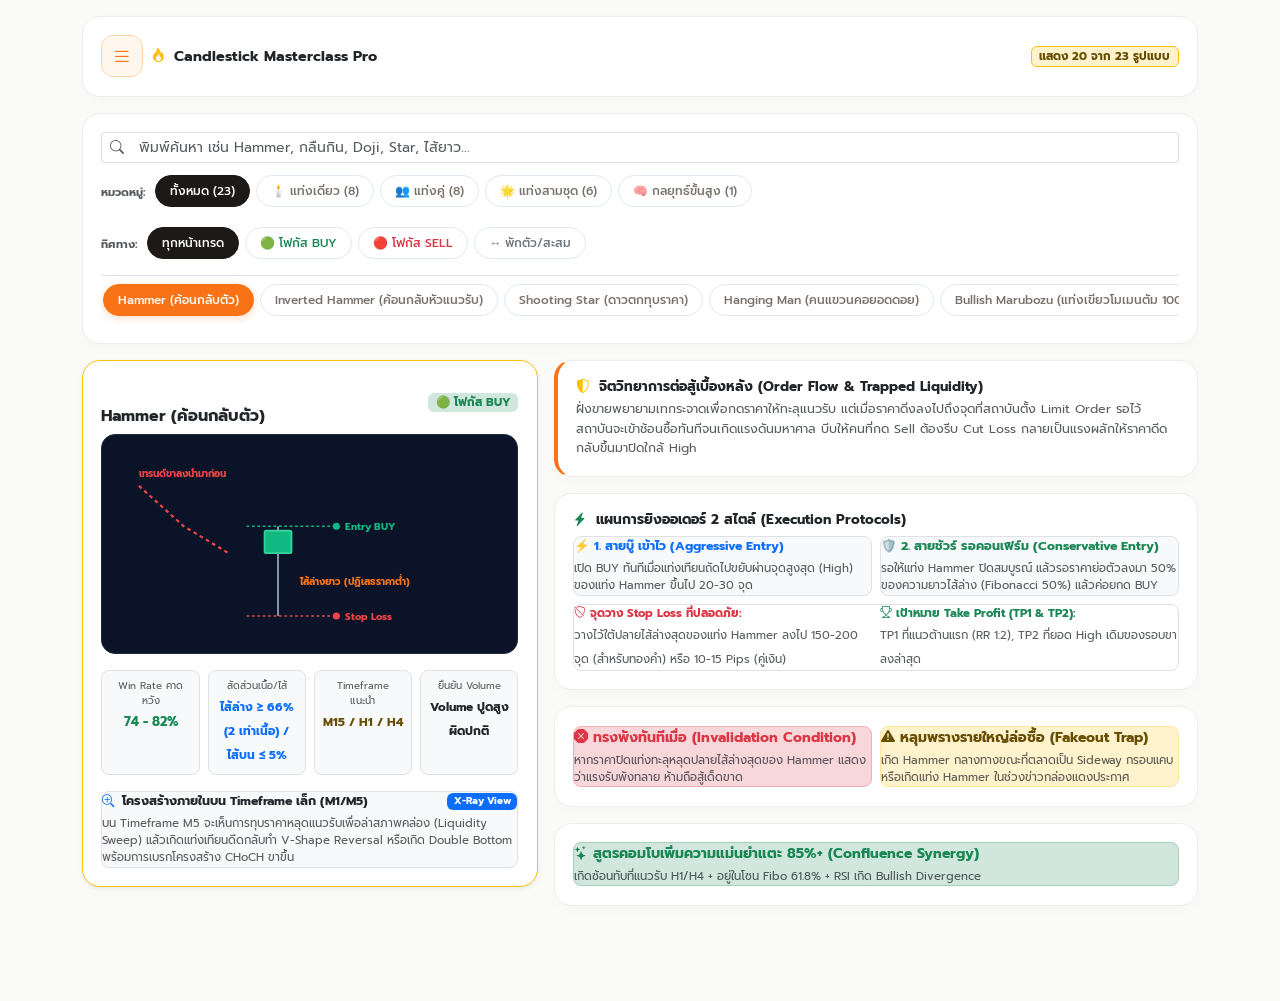
==== candlestick-lab.html @ f22665d9 "Add files via upload" ====
<!DOCTYPE html>
<html lang="th">
<head>
  <meta charset="UTF-8">
  <meta name="viewport" content="width=device-width, initial-scale=1.0, maximum-scale=1.0, user-scalable=no">
  <title>Candlestick Masterclass - คลังเจาะลึกจิตวิทยาแท่งเทียน 23 รูปแบบ</title>

  <link href="https://cdn.jsdelivr.net/npm/bootstrap@5.3.3/dist/css/bootstrap.min.css" rel="stylesheet">
  <link href="https://cdn.jsdelivr.net/npm/bootstrap-icons@1.11.3/font/bootstrap-icons.css" rel="stylesheet">
  <link rel="preconnect" href="https://fonts.googleapis.com">
  <link rel="preconnect" href="https://fonts.gstatic.com" crossorigin>
  <link href="https://fonts.googleapis.com/css2?family=Prompt:wght@300;400;500;600;700&display=swap" rel="stylesheet">
  <link rel="stylesheet" href="style.css">
</head>
<body>

  <!-- TOP HEADER -->
  <header class="container pt-3">
    <div class="base-card d-flex justify-content-between align-items-center flex-wrap gap-2">
      <div class="d-flex align-items-center gap-2">
        <button class="btn btn-hamburger" type="button" data-bs-toggle="offcanvas" data-bs-target="#sidebarMenu">
          <i class="bi bi-list fs-5"></i>
        </button>
        <span class="fw-bold text-dark" style="font-size: 0.9rem;">
          <i class="bi bi-fire text-warning me-1"></i> Candlestick Masterclass Pro
        </span>
      </div>

      <div class="d-flex align-items-center gap-1">
        <span class="badge bg-warning-subtle text-warning-emphasis border border-warning px-2.5 py-1" id="total-count-badge" style="font-size: 0.72rem;">
          23 รูปแบบแท่งเทียน
        </span>
      </div>
    </div>
  </header>

  <!-- OFFCANVAS SIDEBAR (ควบคุมโดย workspace-core.js) -->
  <div class="offcanvas offcanvas-start" tabindex="-1" id="sidebarMenu" style="width: 350px;">
    <div class="offcanvas-header border-bottom bg-light">
      <h6 class="offcanvas-title fw-bold text-dark mb-0"><i class="bi bi-grid-fill text-warning me-1"></i> Forex Pro Workspace</h6>
      <button type="button" class="btn-close" data-bs-dismiss="offcanvas"></button>
    </div>
    <div class="offcanvas-body p-3"></div>
  </div>

  <!-- MAIN CONTENT -->
  <main class="container mt-3">

    <!-- 1. แถบควบคุม: ค้นหา & หมวดหมู่ & ทิศทาง BUY/SELL -->
    <div class="base-card mb-3">
      
      <!-- ช่องค้นหาแท่งเทียน Real-time -->
      <div class="mb-2">
        <div class="input-group input-group-sm">
          <span class="input-group-text bg-white border-end-0"><i class="bi bi-search text-muted"></i></span>
          <input type="text" id="candleSearch" class="form-control border-start-0" placeholder="พิมพ์ค้นหา เช่น Hammer, กลืนกิน, Doji, Star, ไส้ยาว..." onkeyup="filterCandles()">
        </div>
      </div>

      <!-- แถบเลือกหมวดหมู่แท่ง -->
      <div class="d-flex align-items-center gap-2 mb-2">
        <small class="text-muted fw-bold" style="font-size: 0.7rem; flex-shrink: 0;">หมวดหมู่:</small>
        <div class="horizontal-scroll" id="catBar">
          <button class="cat-btn active" onclick="filterCategory('all', this)">ทั้งหมด (23)</button>
          <button class="cat-btn" onclick="filterCategory('single', this)">🕯️ แท่งเดี่ยว (8)</button>
          <button class="cat-btn" onclick="filterCategory('dual', this)">👥 แท่งคู่ (8)</button>
          <button class="cat-btn" onclick="filterCategory('triple', this)">🌟 แท่งสามชุด (6)</button>
          <button class="cat-btn" onclick="filterCategory('advanced', this)">🧠 กลยุทธ์ขั้นสูง (1)</button>
        </div>
      </div>

      <!-- แถบกรองหน้า BUY / SELL -->
      <div class="d-flex align-items-center gap-2 mb-2">
        <small class="text-muted fw-bold" style="font-size: 0.7rem; flex-shrink: 0;">ทิศทาง:</small>
        <div class="horizontal-scroll" id="dirBar">
          <button class="cat-btn active" onclick="filterDirection('all', this)">ทุกหน้าเทรด</button>
          <button class="cat-btn text-success" onclick="filterDirection('buy', this)">🟢 โฟกัส BUY</button>
          <button class="cat-btn text-danger" onclick="filterDirection('sell', this)">🔴 โฟกัส SELL</button>
          <button class="cat-btn text-secondary" onclick="filterDirection('neutral', this)">↔️ พักตัว/สะสม</button>
        </div>
      </div>

      <!-- ปุ่มรายชื่อแท่งเทียนทั้งหมด -->
      <div class="horizontal-scroll border-top pt-2" id="candleButtons"></div>
    </div>

    <!-- 2. กล่องแสดงพิมพ์เขียวรายละเอียด 1000% -->
    <div class="row g-3">
      
      <!-- ฝั่งซ้าย: Diagram SVG + สถิติสัดส่วนแท่ง + โครงสร้างคลื่นย่อย M1/M5 -->
      <div class="col-lg-5">
        <div class="base-card border-warning shadow-sm mb-3">
          
          <div class="d-flex justify-content-between align-items-center mb-2">
            <div>
              <span class="badge" id="c-type-badge" style="font-size: 0.68rem;">Single Reversal</span>
              <h6 class="fw-bold text-dark mb-0 mt-1" id="c-title">Hammer (ค้อนกลับตัว)</h6>
            </div>
            <span class="badge" id="c-direction" style="font-size: 0.72rem;">🟢 หน้า BUY</span>
          </div>

          <!-- กล่องเวกเตอร์ Diagram SVG สด คมชัด ไม่ตกขอบ -->
          <div class="diagram-container my-2" id="diagram-box"></div>

          <!-- ตารางสถิติ & สัดส่วนตัวเลขแท่งเทียนเชิงคณิตศาสตร์ -->
          <div class="row g-2 text-center mt-2">
            <div class="col-6 col-md-3">
              <div class="p-2 border rounded-3 bg-light h-100">
                <small class="text-muted d-block" style="font-size: 0.62rem;">Win Rate คาดหวัง</small>
                <strong class="text-success" id="c-winrate" style="font-size: 0.8rem;">72 - 80%</strong>
              </div>
            </div>
            <div class="col-6 col-md-3">
              <div class="p-2 border rounded-3 bg-light h-100">
                <small class="text-muted d-block" style="font-size: 0.62rem;">สัดส่วนเนื้อ/ไส้</small>
                <strong class="text-primary" id="c-ratio" style="font-size: 0.75rem;">ไส้ ≥ 66%</strong>
              </div>
            </div>
            <div class="col-6 col-md-3">
              <div class="p-2 border rounded-3 bg-light h-100">
                <small class="text-muted d-block" style="font-size: 0.62rem;">Timeframe แนะนำ</small>
                <strong class="text-warning-emphasis" id="c-tf" style="font-size: 0.75rem;">M15 / H1 / H4</strong>
              </div>
            </div>
            <div class="col-6 col-md-3">
              <div class="p-2 border rounded-3 bg-light h-100">
                <small class="text-muted d-block" style="font-size: 0.62rem;">ยืนยัน Volume</small>
                <strong class="text-dark" id="c-volume" style="font-size: 0.75rem;">Volume พุ่งสูง</strong>
              </div>
            </div>
          </div>

          <!-- โครงสร้างคลื่นย่อยระดับจุลภาคใน Timeframe เล็ก (M1/M5 Sub-structure Breakdown) -->
          <div class="p-2.5 rounded-3 bg-light border mt-3">
            <div class="d-flex justify-content-between align-items-center mb-1">
              <strong class="text-dark" style="font-size: 0.78rem;">
                <i class="bi bi-zoom-in text-primary me-1"></i> โครงสร้างภายในบน Timeframe เล็ก (M1/M5)
              </strong>
              <span class="badge bg-primary text-white" style="font-size: 0.62rem;">X-Ray View</span>
            </div>
            <p class="text-muted mb-0" id="c-internal" style="font-size: 0.72rem;">-</p>
          </div>

        </div>
      </div>

      <!-- ฝั่งขวา: จิตวิทยา 1000% + แผนยิงออเดอร์ 2 สไตล์ + จุดตายที่ต้องระวัง + Confluence Matrix -->
      <div class="col-lg-7">
        
        <!-- 1. จิตวิทยาและการต่อสู้ของเม็ดเงินสถาบัน (Order Flow & Psychology) -->
        <div class="base-card mb-3" style="border-left: 4px solid var(--primary-orange);">
          <h6 class="fw-bold text-dark mb-1" style="font-size: 0.85rem;">
            <i class="bi bi-shield-shaded text-warning me-1"></i> จิตวิทยาการต่อสู้เบื้องหลัง (Order Flow & Trapped Liquidity)
          </h6>
          <p id="c-psychology" class="small text-muted mb-0" style="font-size: 0.78rem; line-height: 1.55;">-</p>
        </div>

        <!-- 2. แผนเข้าเทรด 2 รูปแบบ: Aggressive vs Conservative -->
        <div class="base-card mb-3 bg-white">
          <h6 class="fw-bold text-dark mb-2" style="font-size: 0.85rem;">
            <i class="bi bi-lightning-charge-fill text-success me-1"></i> แผนการยิงออเดอร์ 2 สไตล์ (Execution Protocols)
          </h6>
          
          <div class="row g-2 mb-2">
            <div class="col-md-6">
              <div class="p-2.5 rounded-3 border bg-light h-100">
                <strong class="text-primary d-block mb-1" style="font-size: 0.78rem;">
                  ⚡ 1. สายบู๊ เข้าไว (Aggressive Entry)
                </strong>
                <p class="text-muted mb-0" id="c-entry-agg" style="font-size: 0.72rem;">-</p>
              </div>
            </div>
            <div class="col-md-6">
              <div class="p-2.5 rounded-3 border bg-light h-100">
                <strong class="text-success d-block mb-1" style="font-size: 0.78rem;">
                  🛡️ 2. สายชัวร์ รอคอนเฟิร์ม (Conservative Entry)
                </strong>
                <p class="text-muted mb-0" id="c-entry-con" style="font-size: 0.72rem;">-</p>
              </div>
            </div>
          </div>

          <!-- กฎการตั้ง SL และเป้าหมาย TP -->
          <div class="p-2.5 rounded-3 bg-white border">
            <div class="row g-2">
              <div class="col-sm-6 border-end-sm">
                <small class="text-danger fw-bold d-block" style="font-size: 0.72rem;"><i class="bi bi-shield-slash"></i> จุดวาง Stop Loss ที่ปลอดภัย:</small>
                <span class="text-muted" id="c-sl-rule" style="font-size: 0.72rem;">-</span>
              </div>
              <div class="col-sm-6">
                <small class="text-success fw-bold d-block" style="font-size: 0.72rem;"><i class="bi bi-trophy"></i> เป้าหมาย Take Profit (TP1 & TP2):</small>
                <span class="text-muted" id="c-tp-rule" style="font-size: 0.72rem;">-</span>
              </div>
            </div>
          </div>
        </div>

        <!-- 3. เงื่อนไขที่ทำให้ทรงพัง & หลุมพรางที่เม่าติดดอย -->
        <div class="base-card mb-3 bg-white">
          <div class="row g-2">
            <div class="col-md-6">
              <div class="p-2.5 border rounded-3 bg-danger-subtle border-danger-subtle h-100">
                <strong class="text-danger d-block mb-1 small">
                  <i class="bi bi-x-octagon-fill"></i> ทรงพังทันทีเมื่อ (Invalidation Condition)
                </strong>
                <p id="c-invalidation" class="text-muted mb-0" style="font-size: 0.72rem;">-</p>
              </div>
            </div>
            <div class="col-md-6">
              <div class="p-2.5 border rounded-3 bg-warning-subtle border-warning-subtle h-100">
                <strong class="text-warning-emphasis d-block mb-1 small">
                  <i class="bi bi-exclamation-triangle-fill"></i> หลุมพรางรายใหญ่ล่อซื้อ (Fakeout Trap)
                </strong>
                <p id="c-pitfall" class="text-muted mb-0" style="font-size: 0.72rem;">-</p>
              </div>
            </div>
          </div>
        </div>

        <!-- 4. ตัวเสริมความแม่นยำ (Confluence Matrix) -->
        <div class="base-card bg-white">
          <div class="p-2.5 border rounded-3 bg-success-subtle border-success-subtle">
            <strong class="text-success d-block mb-1 small">
              <i class="bi bi-stars"></i> สูตรคอมโบเพิ่มความแม่นยำแตะ 85%+ (Confluence Synergy)
            </strong>
            <p id="c-confluence" class="text-muted mb-0" style="font-size: 0.72rem;">-</p>
          </div>
        </div>

      </div>

    </div>

  </main>

  <!-- JS SCRIPTS -->
  <script src="https://cdn.jsdelivr.net/npm/bootstrap@5.3.3/dist/js/bootstrap.bundle.min.js"></script>
  <script src="workspace-core.js"></script>

  <!-- Masterclass 23 Candlestick Database & Engine -->
  <script>
    let currentCandle = 'hammer';
    let currentCategory = 'all';
    let currentDirection = 'all';

    // คลังข้อมูล 23 รูปแบบแท่งเทียนระดับ Pro Trader
    const candleData = {
      // ================= 1. SINGLE CANDLESTICKS =================
      hammer: {
        name: "Hammer (ค้อนกลับตัว)",
        category: "single",
        direction: "buy",
        typeBadge: "Single Reversal",
        dirClass: "bg-success-subtle text-success",
        winrate: "74 - 82%",
        ratio: "ไส้ล่าง ≥ 66% (2 เท่าเนื้อ) / ไส้บน ≤ 5%",
        tf: "M15 / H1 / H4",
        volume: "Volume ปูดสูงผิดปกติ",
        svg: `<svg viewBox="0 0 440 210" fill="none"><path d="M 30 40 L 80 85 L 130 115" stroke="#ef4444" stroke-width="2.5" stroke-dasharray="4"/><text x="30" y="30" fill="#ef4444" font-size="11" font-weight="bold">เทรนด์ขาลงนำมาก่อน</text><rect x="170" y="90" width="30" height="25" fill="#10b981" stroke="#34d399" stroke-width="2" rx="2"/><line x1="185" y1="85" x2="185" y2="90" stroke="#94a3b8" stroke-width="2"/><line x1="185" y1="115" x2="185" y2="185" stroke="#94a3b8" stroke-width="2"/><text x="210" y="150" fill="#f97316" font-size="11" font-weight="bold">ไส้ล่างยาว (ปฏิเสธราคาต่ำ)</text><line x1="150" y1="85" x2="250" y2="85" stroke="#10b981" stroke-dasharray="3" stroke-width="1.5"/><circle cx="250" cy="85" r="4" fill="#10b981"/><text x="260" y="89" fill="#10b981" font-size="11" font-weight="bold">Entry BUY</text><line x1="150" y1="185" x2="250" y2="185" stroke="#ef4444" stroke-dasharray="3" stroke-width="1.5"/><circle cx="250" cy="185" r="4" fill="#ef4444"/><text x="260" y="189" fill="#ef4444" font-size="11" font-weight="bold">Stop Loss</text></svg>`,
        internal: "บน Timeframe M5 จะเห็นการทุบราคาหลุดแนวรับเพื่อล่าสภาพคล่อง (Liquidity Sweep) แล้วเกิดแท่งเทียนดีดกลับทำ V-Shape Reversal หรือเกิด Double Bottom พร้อมการเบรกโครงสร้าง CHoCH ขาขึ้น",
        psychology: "ฝั่งขายพยายามเทกระจาดเพื่อกดราคาให้ทะลุแนวรับ แต่เมื่อราคาดิ่งลงไปถึงจุดที่สถาบันตั้ง Limit Order รอไว้ สถาบันจะเข้าช้อนซื้อทันทีจนเกิดแรงดันมหาศาล บีบให้คนที่กด Sell ต้องรีบ Cut Loss กลายเป็นแรงผลักให้ราคาดีดกลับขึ้นมาปิดใกล้ High",
        entryAgg: "เปิด BUY ทันทีเมื่อแท่งเทียนถัดไปขยับผ่านจุดสูงสุด (High) ของแท่ง Hammer ขึ้นไป 20-30 จุด",
        entryCon: "รอให้แท่ง Hammer ปิดสมบูรณ์ แล้วรอราคาย่อตัวลงมา 50% ของความยาวไส้ล่าง (Fibonacci 50%) แล้วค่อยกด BUY",
        slRule: "วางไว้ใต้ปลายไส้ล่างสุดของแท่ง Hammer ลงไป 150-200 จุด (สำหรับทองคำ) หรือ 10-15 Pips (คู่เงิน)",
        tpRule: "TP1 ที่แนวต้านแรก (RR 1:2), TP2 ที่ยอด High เดิมของรอบขาลงล่าสุด",
        invalidation: "หากราคาปิดแท่งทะลุหลุดปลายไส้ล่างสุดของ Hammer แสดงว่าแรงรับพังทลาย ห้ามถือสู้เด็ดขาด",
        pitfall: "เกิด Hammer กลางทางขณะที่ตลาดเป็น Sideway กรอบแคบ หรือเกิดแท่ง Hammer ในช่วงข่าวกล่องแดงประกาศ",
        confluence: "เกิดซ้อนทับที่แนวรับ H1/H4 + อยู่ในโซน Fibo 61.8% + RSI เกิด Bullish Divergence"
      },

      inverted_hammer: {
        name: "Inverted Hammer (ค้อนกลับหัวแนวรับ)",
        category: "single",
        direction: "buy",
        typeBadge: "Single Reversal",
        dirClass: "bg-success-subtle text-success",
        winrate: "70 - 76%",
        ratio: "ไส้บน ≥ 66% / เนื้อเทียนอยู่ล่างสุด / เกิดที่แนวรับ",
        tf: "M15 / H1",
        volume: "Volume สะสมเริ่มเข้า",
        svg: `<svg viewBox="0 0 440 210" fill="none"><path d="M 30 40 L 80 85 L 130 115" stroke="#ef4444" stroke-width="2.5" stroke-dasharray="4"/><text x="30" y="30" fill="#ef4444" font-size="11">ขาลงนำมาก่อน</text><line x1="185" y1="25" x2="185" y2="95" stroke="#94a3b8" stroke-width="2"/><rect x="170" y="95" width="30" height="25" fill="#10b981" stroke="#34d399" stroke-width="2" rx="2"/><text x="210" y="60" fill="#10b981" font-size="11" font-weight="bold">แรงซื้อเริ่มทดสอบดันราคา</text><line x1="150" y1="25" x2="250" y2="25" stroke="#10b981" stroke-dasharray="3"/><text x="260" y="29" fill="#10b981" font-size="11" font-weight="bold">Entry BUY เมื่อแท่ง 2 เบรก</text></svg>`,
        internal: "ใน TF ย่อย M5 ฝั่งซื้อเริ่มทดสอบดันราคาทะลุแนวต้านย่อย แม้จะโดนเทขายกดกลับมา แต่สามารถสร้างฐานยก Low สูงขึ้นได้สำเร็จ",
        psychology: "แรงซื้อเริ่มแสดงตัวเป็นครั้งแรกหลังจากเทรนด์ขาลงยาวนาน แม้จะยังโดนแรงขายกดกลับลงมาปิดต่ำ แต่เป็นการส่งสัญญาณว่ามี 'ผู้ซื้อรายใหญ่เริ่มเข้ามาทดสอบสภาพคล่องฝั่งบน'",
        entryAgg: "เปิด BUY เมื่อแท่งถัดไปปิดแท่งเขียวและทะลุยอด High ของ Inverted Hammer",
        entryCon: "รอแท่งที่ 2 ปิดเขียวยืนยันเป็น Bullish Confirmation แล้วเข้าที่ราคาเปิดแท่ง 3",
        slRule: "วางใต้จุดต่ำสุด (Low) ของแท่ง Inverted Hammer 150 จุด",
        tpRule: "TP ที่แนวต้านถัดไปหรือจุดเริ่มของแท่งเทขายรอบก่อนหน้า",
        invalidation: "แท่งถัดไปปิดแท่งแดงทะลุหลุดฐาน Low เดิม",
        pitfall: "สับสนระหว่าง Inverted Hammer (เกิดที่แนวรับ = กลับตัวขึ้น) กับ Shooting Star (เกิดที่แนวต้าน = ทุบลง)",
        confluence: "เกิดที่ Demand Zone + เส้น Stochastics ตัดขึ้นจากโซน Oversold (<20)"
      },

      shooting_star: {
        name: "Shooting Star (ดาวตกทุบราคา)",
        category: "single",
        direction: "sell",
        typeBadge: "Single Reversal",
        dirClass: "bg-danger-subtle text-danger",
        winrate: "75 - 83%",
        ratio: "ไส้บน ≥ 66% (2 เท่าเนื้อ) / ไส้ล่าง ≤ 5%",
        tf: "M15 / H1 / H4",
        volume: "Volume เทขายสูงมาก",
        svg: `<svg viewBox="0 0 440 210" fill="none"><path d="M 30 170 L 80 125 L 130 95" stroke="#10b981" stroke-width="2.5" stroke-dasharray="4"/><text x="30" y="190" fill="#10b981" font-size="11">ขาขึ้นนำมาก่อน</text><line x1="185" y1="25" x2="185" y2="95" stroke="#94a3b8" stroke-width="2"/><rect x="170" y="95" width="30" height="25" fill="#ef4444" stroke="#f87171" stroke-width="2" rx="2"/><text x="210" y="60" fill="#ef4444" font-size="11" font-weight="bold">ทุบปฏิเสธราคาสูง</text><line x1="150" y1="125" x2="250" y2="125" stroke="#10b981" stroke-dasharray="3"/><text x="260" y="129" fill="#10b981" font-size="11" font-weight="bold">Entry SELL (หลุด Low)</text></svg>`,
        internal: "ใน TF M5 ราคาทำ False Breakout ทะลุ High เดิม ล่อให้คนตาม BUY จากนั้นโดนเทขายสวนกลับแบบแท่งแดงยาวทะลุแนวรับย่อย (CHoCH ขาลง)",
        psychology: "รายย่อยไล่ราคาซื้อที่ยอดดอย สถาบันใช้จังหวะนี้ปล่อยของและเปิดออเดอร์ SELL หนักหน่วง ตบราคาร่วงกลับลงมาปิดต่ำสุดของแท่ง บังคับให้ขา BUY ติดดอยและยอมคายของ",
        entryAgg: "เปิด SELL ทันทีเมื่อราคาหลุดจุดต่ำสุด (Low) ของแท่ง Shooting Star",
        entryCon: "รอแท่งถัดไปปิดแท่งแดงคอนเฟิร์ม แล้วรอราคาย่อตัวขึ้นมาทดสอบ 50% ของเนื้อ/ไส้",
        slRule: "วางไว้เหนือยอดไส้บนสุด 150-200 จุด",
        tpRule: "TP1 ที่แนวรับแรก, TP2 ที่ฐานจุดเริ่มของรอบขาขึ้น",
        invalidation: "ราคาปิดแท่งทะลุยอดไส้บนสุดขึ้นไปได้",
        pitfall: "กด SELL สวนในขณะที่ตลาดเป็น Super Trend ขาขึ้นรุนแรงที่มีข่าวหนุนหลัง",
        confluence: "ชน Supply Zone H4 + ชน Fibo 78.6% (OTE) + RSI Overbought (>70) เกิด Bearish Divergence"
      },

      hanging_man: {
        name: "Hanging Man (คนแขวนคอยอดดอย)",
        category: "single",
        direction: "sell",
        typeBadge: "Single Reversal",
        dirClass: "bg-danger-subtle text-danger",
        winrate: "70 - 75%",
        ratio: "ไส้ล่างยาว 2-3x / เนื้อเล็กอยู่บนสุด / เกิดที่แนวต้าน",
        tf: "H1 / H4 / D1",
        volume: "Volume ฝั่งขายเริ่มแทรกซึม",
        svg: `<svg viewBox="0 0 440 210" fill="none"><path d="M 30 170 L 80 125 L 130 95" stroke="#10b981" stroke-width="2.5" stroke-dasharray="4"/><text x="30" y="190" fill="#10b981" font-size="11">ขาขึ้นนำมาก่อน</text><rect x="170" y="90" width="30" height="25" fill="#ef4444" stroke="#f87171" stroke-width="2" rx="2"/><line x1="185" y1="115" x2="185" y2="185" stroke="#94a3b8" stroke-width="2"/><text x="210" y="150" fill="#ef4444" font-size="11" font-weight="bold">แรงขายทุบลงลึกเป็นครั้งแรก</text></svg>`,
        internal: "ใน TF เล็ก M5 มีการทุบราคาหลุดแนวรับย่อยลงไปอย่างรุนแรง แม้จะถูกดันกลับขึ้นมาได้ แต่แสดงว่าแนวรับเริ่มปริแตกและมีคนเทขายก้อนใหญ่",
        psychology: "แม้จะดูเหมือน Hammer แต่การที่ไส้ล่างยาวเกิดขึ้นที่ 'ยอดดอย' แปลว่าเริ่มมีผู้เล่นรายใหญ่เทขายทำกำไรออกมาอย่างหนักหน่วงจนราคาร่วงลงไปลึก เป็นสัญญาณเตือนว่าผู้ซื้อเริ่มคุมตลาดไม่อยู่",
        entryAgg: "ต้องรอแท่งถัดไปปิดแท่งแดงต่ำกว่าเนื้อเทียนของ Hanging Man จึงจะเปิด SELL ได้ (ห้ามเข้าทันที)",
        entryCon: "รอแท่งเทียนปิดหลุด Low ของ Hanging Man แล้วเข้า SELL",
        slRule: "วางเหนือยอด High ของ Hanging Man 150 จุด",
        tpRule: "TP ที่แนวรับสำคัญด้านล่าง",
        invalidation: "แท่งถัดไปปิดเขียวใหญ่ทะลุ High ของ Hanging Man",
        pitfall: "หลงคิดว่าเป็น Hammer แล้วเผลอไปกด BUY ซ้ำบนยอดดอย",
        confluence: "เกิดที่แนวต้านใหญ่ D1 + ปริมาณ Open Interest หรือ Volume ฝั่งซื้อเริ่มหดตัว"
      },

      marubozu_bull: {
        name: "Bullish Marubozu (แท่งเขียวโมเมนตัม 100%)",
        category: "single",
        direction: "buy",
        typeBadge: "Momentum Breakout",
        dirClass: "bg-success-subtle text-success",
        winrate: "76 - 84%",
        ratio: "เนื้อตันยาว ≥ 90% / แทบไร้ไส้ / Close = High",
        tf: "M15 / H1 / H4",
        volume: "Volume ระเบิดทะลุเส้นค่าเฉลี่ย",
        svg: `<svg viewBox="0 0 440 210" fill="none"><rect x="160" y="40" width="50" height="130" fill="#10b981" stroke="#34d399" stroke-width="2" rx="2"/><text x="145" y="30" fill="#10b981" font-size="11" font-weight="bold">Close = จุดสูงสุด</text><text x="145" y="190" fill="#10b981" font-size="11" font-weight="bold">Open = จุดต่ำสุด</text><text x="225" y="110" fill="#10b981" font-size="12" font-weight="bold">แรงซื้อครองตลาด 100%</text></svg>`,
        internal: "ใน TF M1/M5 ทุกแท่งเทียนเรียงตัวเป็นสีเขียวต่อเนื่อง เกิด Fair Value Gap (FVG) ขนาดใหญ่โดยไม่มีการย่อตัวลงมาทดสอบ",
        psychology: "ผู้ซื้อเข้าคุมตลาดเบ็ดเสร็จตั้งแต่เปิดแท่งจนปิดแท่ง ไม่มีแรงขายต้านทานได้เลย มักเกิดขึ้นเมื่อราคาเบรกทะลุกรอบแนวต้านสำคัญหรือมีข่าวใหญ่หนุนหลัง",
        entryAgg: "เปิด BUY ทันทีเมื่อแท่งเทียนปิดตัว หรือเปิด Buy Stop เหนือยอด High",
        entryCon: "รอราคาย่อตัวลงมาทดสอบที่ระดับกึ่งกลาง (50%) ของแท่ง Marubozu หรือทดสอบขอบบนของ FVG",
        slRule: "วางไว้ใต้กึ่งกลาง 50% ของแท่ง Marubozu หรือใต้ฐาน Open",
        tpRule: "รันเทรนด์ตามโครงสร้าง BOS ไปยังแนวต้านถัดไป",
        invalidation: "ราคาปิดแท่งย้อนกลับมากินลึกเกิน 75% ของแท่ง Marubozu",
        pitfall: "การกระโดดเข้าซื้อตอนปลายแท่งหลังจากราคาพุ่งยาวเกิน 3 เท่าของค่าเฉลี่ย ATR ปกติ",
        confluence: "เกิด Breakout ทะลุกรอบ Sideway + วอลุ่มเทรดพุ่งสูงเกิน 200%"
      },

      marubozu_bear: {
        name: "Bearish Marubozu (แท่งแดงถล่มราคา 100%)",
        category: "single",
        direction: "sell",
        typeBadge: "Momentum Breakout",
        dirClass: "bg-danger-subtle text-danger",
        winrate: "76 - 84%",
        ratio: "เนื้อตันยาว ≥ 90% / แทบไร้ไส้ / Close = Low",
        tf: "M15 / H1 / H4",
        volume: "Volume ฝั่งขายทะลัก",
        svg: `<svg viewBox="0 0 440 210" fill="none"><rect x="160" y="40" width="50" height="130" fill="#ef4444" stroke="#f87171" stroke-width="2" rx="2"/><text x="145" y="30" fill="#ef4444" font-size="11" font-weight="bold">Open = จุดสูงสุด</text><text x="145" y="190" fill="#ef4444" font-size="11" font-weight="bold">Close = จุดต่ำสุด</text><text x="225" y="110" fill="#ef4444" font-size="12" font-weight="bold">แรงขายครองตลาด 100%</text></svg>`,
        internal: "ใน TF M5 เกิดแท่งแดงเรียงตัวดิ่งลงอย่างรวดเร็ว ทำลายทุกแนวรับย่อยและเกิด Imbalance ขนาดใหญ่",
        psychology: "ความตื่นตระหนกและการเทขายแบบ Panic Sell ผู้ซื้อถอนคำสั่งซื้อออกจาก Order Book ทำให้ราคาดิ่งทะลุทุกแนวรับอย่างง่ายดาย",
        entryAgg: "เปิด SELL ทันทีเมื่อแท่งเทียนปิดสมบูรณ์",
        entryCon: "รอราคาเด้งรีบาวด์กลับมาทดสอบระดับ 50% ของแท่ง Marubozu แล้วเปิด SELL",
        slRule: "วางเหนือระดับ 50% ของแท่ง หรือเหนือจุด Open",
        tpRule: "TP ที่แนวรับใหญ่ถัดไป",
        invalidation: "ราคาปิดแท่งดีดกลับขึ้นมาเกิน 50% ของแท่งแดง",
        pitfall: "เข้า SELL ตอนที่ราคาดิ่งลงมาชนแนวรับใหญ่ระดับ D1 พอดี",
        confluence: "เกิดการหลุดกรอบแนวรับสำคัญ (Breakdown) + ADX > 30 ชี้หัวขึ้น"
      },

      dragonfly_doji: {
        name: "Dragonfly Doji (โดจิแมลงปอช้อนซื้อ)",
        category: "single",
        direction: "buy",
        typeBadge: "Extreme Reversal",
        dirClass: "bg-success-subtle text-success",
        winrate: "72 - 79%",
        ratio: "Open = Close = High / ไส้ล่างยาวพิเศษ",
        tf: "H1 / H4 / D1",
        volume: "Volume ช้อนซื้อสูง",
        svg: `<svg viewBox="0 0 440 210" fill="none"><line x1="185" y1="50" x2="185" y2="175" stroke="#10b981" stroke-width="2.5"/><line x1="160" y1="50" x2="210" y2="50" stroke="#10b981" stroke-width="4"/><text x="135" y="38" fill="#10b981" font-size="11" font-weight="bold">Open = Close = High</text><text x="225" y="120" fill="#10b981" font-size="11">ทุบลงไปแต่ถูกดันกลับ 100%</text></svg>`,
        internal: "ใน TF ย่อย M5 ราคาถูกทุบลงไปทำจุดต่ำสุดใหม่ แต่เจอแรงซื้อดึงกลับขึ้นมาจนถึงราคาเปิดแท่ง 100% เกิดเป็นรูปแบบ V-Bottom",
        psychology: "การปฏิเสธราคาต่ำ (Price Rejection) อย่างสมบูรณ์แบบ ฝั่งขายพยายามทุบสุดแรงแต่โดนฝั่งซื้อซัดกลับจนไม่เหลือเนื้อเทียนสีแดงแม้แต่นิดเดียว",
        entryAgg: "เปิด BUY เมื่อราคาปิดแท่งถัดไปขยับสูงกว่าราคาเปิดของ Doji",
        entryCon: "รอแท่งคอนเฟิร์มปิดเขียว แล้วเข้าที่ราคาเปิดแท่งถัดไป",
        slRule: "วางใต้หางแมลงปอ 150 จุด",
        tpRule: "TP ที่แนวต้านของสวิงก่อนหน้า",
        invalidation: "ราคาหลุดต่ำกว่าหางของแมลงปอ",
        pitfall: "เทรด Doji กลางกรอบ Sideway โดยไม่มีแนวรับรองรับ",
        confluence: "เกิดที่แนวรับเส้น EMA 200 + RSI Oversold (<30)"
      },

      gravestone_doji: {
        name: "Gravestone Doji (โดจิป้ายหลุมศพ)",
        category: "single",
        direction: "sell",
        typeBadge: "Extreme Reversal",
        dirClass: "bg-danger-subtle text-danger",
        winrate: "72 - 79%",
        ratio: "Open = Close = Low / ไส้บนยาวพิเศษ",
        tf: "H1 / H4 / D1",
        volume: "Volume เทขายถล่ม",
        svg: `<svg viewBox="0 0 440 210" fill="none"><line x1="185" y1="50" x2="185" y2="175" stroke="#ef4444" stroke-width="2.5"/><line x1="160" y1="175" x2="210" y2="175" stroke="#ef4444" stroke-width="4"/><text x="135" y="195" fill="#ef4444" font-size="11" font-weight="bold">Open = Close = Low</text><text x="225" y="100" fill="#ef4444" font-size="11">ลากขึ้นไปแต่ถูกตบกลับ 100%</text></svg>`,
        internal: "ใน TF M5 ราคาพุ่งขึ้นทำ High แต่เจอกำแพง Sell Limit ก้อนยักษ์ตบราคาร่วงกลับลงมาปิดที่จุดเปิดเดิม",
        psychology: "การปฏิเสธราคาสูงแบบเบ็ดเสร็จ ฝั่งซื้อพยายามลากราคาขึ้นไปแต่ถูกฝั่งขายตบราคาร่วงลงมากองที่เดิม เป็นสัญญาณว่าแรงซื้อหมดเกลี้ยงตลาด",
        entryAgg: "เปิด SELL เมื่อแท่งถัดไปขยับหลุดต่ำกว่าราคาปิดของ Doji",
        entryCon: "รอแท่งถัดไปปิดแท่งแดงยืนยัน",
        slRule: "วางเหนือยอดป้ายหลุมศพ 150 จุด",
        tpRule: "TP ที่แนวรับถัดไป",
        invalidation: "ราคาพุ่งทะลุยอดป้ายหลุมศพ",
        pitfall: "เข้าออเดอร์ก่อนแท่ง Doji จะปิดตัวจริง",
        confluence: "เกิดที่แนวต้าน R2/R3 ของ Pivot Point + CCI ทะลุ +200 แล้วหักหัวลง"
      },

      // ================= 2. DUAL CANDLESTICKS =================
      bull_engulfing: {
        name: "Bullish Engulfing (กลืนกินขาขึ้น)",
        category: "dual",
        direction: "buy",
        typeBadge: "Dual Reversal",
        dirClass: "bg-success-subtle text-success",
        winrate: "76 - 85%",
        ratio: "เนื้อเขียว 2 ปิดคลุมเนื้อแดง 1 ทั้งหมด (100%)",
        tf: "M15 / H1 / H4",
        volume: "Volume แท่ง 2 สูงกว่าแท่ง 1 เกิน 1.5 เท่า",
        svg: `<svg viewBox="0 0 440 210" fill="none"><rect x="90" y="90" width="28" height="50" fill="#ef4444" stroke="#f87171" stroke-width="1.5"/><rect x="140" y="60" width="45" height="105" fill="#10b981" stroke="#34d399" stroke-width="2" rx="2"/><text x="135" y="38" fill="#10b981" font-size="11" font-weight="bold">แท่งเขียว 2 กลืนมิด 100%</text><line x1="195" y1="60" x2="270" y2="60" stroke="#10b981" stroke-dasharray="3"/><circle cx="270" cy="60" r="4" fill="#10b981"/><text x="280" y="64" fill="#10b981" font-size="11" font-weight="bold">Entry BUY</text></svg>`,
        internal: "ใน TF M15 แท่งแรกเป็นขาลง แต่แท่งที่สองใน TF M5 เกิดการเบรกทะลุ Change of Character (CHoCH) และทำ Break of Structure (BOS) ขาขึ้นรวดเร็ว",
        psychology: "การเปลี่ยนขั้วอำนาจฉับพลัน แท่งแรกแรงขายยังคุมอยู่ แต่แท่งที่สองแรงซื้อระเบิดตัวกลืนกินคำสั่งขายเดิมทั้งหมด บ่งบอกว่าผู้ซื้อรายใหญ่เข้ามารวบของหมดกระดาน",
        entryAgg: "เปิด BUY ทันทีที่แท่งที่ 2 ปิดแท่งสมบูรณ์",
        entryCon: "รอราคาย่อตัวกลับมา 50% ของเนื้อแท่งเขียว หรือทดสอบแนวรับเดิม (Order Block)",
        slRule: "วางใต้จุดต่ำสุดของแท่งเขียวที่ 2 ลงไป 150 จุด",
        tpRule: "TP1 ที่แนวต้านแรก, TP2 รันเทรนด์ตามระยะ RR 1:2.5",
        invalidation: "ราคาหลุดต่ำกว่าจุด Low ของแท่งเขียวที่ 2",
        pitfall: "แท่งที่ 2 เป็นแค่ Partial Engulfing (กลืนไม่มิด) หรือเกิดในแนวโน้มขาลงที่ไม่มีแนวรับรองรับ",
        confluence: "แท่งที่ 2 เกิดทับบน Demand Zone / Order Block + RSI ยก Low ทำ Bullish Divergence"
      },

      bear_engulfing: {
        name: "Bearish Engulfing (กลืนกินขาลง)",
        category: "dual",
        direction: "sell",
        typeBadge: "Dual Reversal",
        dirClass: "bg-danger-subtle text-danger",
        winrate: "76 - 85%",
        ratio: "เนื้อแดง 2 ปิดคลุมเนื้อเขียว 1 ทั้งหมด (100%)",
        tf: "M15 / H1 / H4",
        volume: "Volume แท่งแดง 2 สูงทะลัก",
        svg: `<svg viewBox="0 0 440 210" fill="none"><rect x="90" y="90" width="28" height="50" fill="#10b981" stroke="#34d399" stroke-width="1.5"/><rect x="140" y="60" width="45" height="105" fill="#ef4444" stroke="#f87171" stroke-width="2" rx="2"/><text x="135" y="38" fill="#ef4444" font-size="11" font-weight="bold">แท่งแดง 2 กลืนมิด 100%</text><line x1="195" y1="165" x2="270" y2="165" stroke="#10b981" stroke-dasharray="3"/><circle cx="270" cy="165" r="4" fill="#10b981"/><text x="280" y="169" fill="#10b981" font-size="11" font-weight="bold">Entry SELL</text></svg>`,
        internal: "ใน TF M5 ราคาพุ่งขึ้นไปกิน Stop Loss เหนือแนวต้าน (Liquidity Sweep) จากนั้นถูกเทขายถล่มลงมาทะลุ Low เดิมทันที",
        psychology: "สถาบันดักปล่อยของใส่ผู้ซื้อที่ตามเข้ามาไล่ราคา แท่งแดงขนาดใหญ่แสดงถึงแรงเทขายปริมาณมหาศาลที่ลบล้างแรงซื้อของแท่งก่อนหน้าทั้งหมด",
        entryAgg: "เปิด SELL ทันทีที่แท่งแดงที่ 2 ปิดแท่ง",
        entryCon: "รอราคาเด้งรีบาวด์ขึ้นมา 50% ของเนื้อแท่งแดง (ทดสอบ Bearish Order Block)",
        slRule: "วางเหนือจุดสูงสุดของแท่งแดงที่ 2 ขึ้นไป 150 จุด",
        tpRule: "TP ที่แนวรับถัดไป (RR 1:2+)",
        invalidation: "ราคาปิดแท่งทะลุ High ของแท่งแดงที่ 2",
        pitfall: "เข้า SELL ตอนที่แท่งแดงกำลังวิ่งแต่ยังไม่จบแท่ง (เพราะท้ายแท่งอาจดีดกลับทิ้งไส้)",
        confluence: "ชน Supply Zone H4 + เกิด Bearish Divergence บน MACD"
      },

      tweezer_bottom: {
        name: "Tweezer Bottom (แหนบคู่รับอยู่หมัด)",
        category: "dual",
        direction: "buy",
        typeBadge: "Double Rejection",
        dirClass: "bg-success-subtle text-success",
        winrate: "72 - 78%",
        ratio: "ปลายไส้ล่างเท่ากันเป๊ะ 2 แท่ง (Equal Lows)",
        tf: "M15 / H1",
        volume: "Volume แท่งที่ 2 ปูดขึ้น",
        svg: `<svg viewBox="0 0 440 210" fill="none"><rect x="110" y="70" width="30" height="50" fill="#ef4444" stroke="#f87171" stroke-width="1.5"/><line x1="125" y1="120" x2="125" y2="170" stroke="#cbd5e1" stroke-width="2"/><rect x="155" y="70" width="30" height="50" fill="#10b981" stroke="#34d399" stroke-width="1.5"/><line x1="170" y1="120" x2="170" y2="170" stroke="#cbd5e1" stroke-width="2"/><line x1="90" y1="170" x2="250" y2="170" stroke="#38bdf8" stroke-dasharray="3" stroke-width="2"/><text x="180" y="165" fill="#38bdf8" font-size="11" font-weight="bold">Equal Lows (ทดสอบฐาน 2 รอบ)</text></svg>`,
        internal: "ใน TF M5 เกิดรูปแบบ Double Bottom สมบูรณ์แบบที่ระดับราคาเดียวกัน โดยแท่งที่สองไม่สามารถทำ Low ต่ำกว่าแท่งแรกได้",
        psychology: "ตลาดทดสอบแนวรับเดิมซ้ำสองในระยะเวลาอันสั้น แต่แรงขายไม่สามารถกดให้หลุดได้เลย เป็นการยืนยันว่ามีกำแพงเงินหนาแน่นขวางอยู่",
        entryAgg: "เปิด BUY ทันทีเมื่อแท่งที่ 2 ปิดแท่งเขียว",
        entryCon: "รอราคาเบรกจุด High ของแท่งคู่ขึ้นไป",
        slRule: "วางใต้ปลายไส้คู่ 100-150 จุด",
        tpRule: "TP ที่แนวต้านถัดไป",
        invalidation: "ราคาหลุดต่ำกว่าแนวเส้นไส้คู่",
        pitfall: "ปลายไส้ของแท่งที่สองเหลื่อมล้ำต่ำกว่าแท่งแรกเกิน 30 จุด (จะนับเป็น Sweep แทน)",
        confluence: "ตรงกับระดับ Fibonacci 61.8% หรือ 70.5% OTE พอดี"
      },

      tweezer_top: {
        name: "Tweezer Top (แหนบคู่ต้านถล่ม)",
        category: "dual",
        direction: "sell",
        typeBadge: "Double Rejection",
        dirClass: "bg-danger-subtle text-danger",
        winrate: "72 - 78%",
        ratio: "ปลายไส้บนเท่ากันเป๊ะ 2 แท่ง (Equal Highs)",
        tf: "M15 / H1",
        volume: "Volume ฝั่งขายเข้าคุม",
        svg: `<svg viewBox="0 0 440 210" fill="none"><line x1="125" y1="40" x2="125" y2="90" stroke="#cbd5e1" stroke-width="2"/><rect x="110" y="90" width="30" height="50" fill="#10b981" stroke="#34d399" stroke-width="1.5"/><line x1="170" y1="40" x2="170" y2="90" stroke="#cbd5e1" stroke-width="2"/><rect x="155" y="90" width="30" height="50" fill="#ef4444" stroke="#f87171" stroke-width="1.5"/><line x1="90" y1="40" x2="250" y2="40" stroke="#38bdf8" stroke-dasharray="3" stroke-width="2"/><text x="180" y="35" fill="#38bdf8" font-size="11" font-weight="bold">Equal Highs (ทดสอบต้าน 2 รอบ)</text></svg>`,
        internal: "ใน TF M5 เกิดรูปแบบ Double Top ชัดเจนที่แนวต้านเดิม",
        psychology: "แรงซื้อพยายามดันราคาขึ้นไปทดสอบจุดสูงสุดเดิมถึงสองครั้งแต่โดนสกัดกั้นทั้งสองครั้ง บ่งบอกว่าแนวต้านนี้มีคำสั่งขายก้อนใหญ่ดักอยู่",
        entryAgg: "เปิด SELL ทันทีเมื่อแท่งที่ 2 ปิดแท่งแดง",
        entryCon: "รอราคาปิดแท่งหลุดจุด Low ของแท่งที่สอง",
        slRule: "วางเหนือยอดไส้คู่ 100-150 จุด",
        tpRule: "TP ที่แนวรับด้านล่าง",
        invalidation: "ราคาทะลุยอดไส้คู่ขึ้นไป",
        pitfall: "เข้าออเดอร์ในขณะที่แท่งที่สองยังเป็นแท่งเขียว",
        confluence: "ชนแนวต้านใหญ่ H4 + RSI Overbought ชน 70 สองรอบ"
      },

      piercing_line: {
        name: "Piercing Line (แทงทะลุ 50%)",
        category: "dual",
        direction: "buy",
        typeBadge: "Penetration Reversal",
        dirClass: "bg-success-subtle text-success",
        winrate: "70 - 77%",
        ratio: "แท่ง 2 เปิดต่ำกว่าแท่ง 1 แล้วปิดกินลึก > 50% ของเนื้อแท่ง 1",
        tf: "H1 / H4 / D1",
        volume: "Volume แท่ง 2 เพิ่มขึ้นอย่างมีนัยสำคัญ",
        svg: `<svg viewBox="0 0 440 210" fill="none"><rect x="100" y="50" width="35" height="100" fill="#ef4444" stroke="#f87171" stroke-width="1.5"/><line x1="80" y1="100" x2="260" y2="100" stroke="#f59e0b" stroke-dasharray="3" stroke-width="1.5"/><text x="190" y="93" fill="#f59e0b" font-size="11">ระดับ 50% ของแท่งแรก</text><rect x="145" y="80" width="35" height="90" fill="#10b981" stroke="#34d399" stroke-width="1.5"/><text x="120" y="190" fill="#10b981" font-size="11" font-weight="bold">แท่งเขียว 2 ปิดทะลุเกิน 50%</text></svg>`,
        internal: "แท่งที่ 2 เปิด Gap ลงไปล่อให้คน Sell ตาม จากนั้นถูกดึงกลับขึ้นมาทะลุแนวต้านย่อยใน TF M15",
        psychology: "แม้จะปิดคลุมไม่หมดแบบ Engulfing แต่การที่ราคาเปิดต่ำแล้วสามารถดันกลับขึ้นมาปิด 'เกินครึ่งหนึ่ง (50%)' ของแรงขายเดิม แสดงว่าแรงซื้อมีพละกำลังมากพอที่จะพลิกเกม",
        entryAgg: "เปิด BUY ที่ราคาเปิดของแท่งที่ 3",
        entryCon: "รอราคาย่อตัวลงมาทดสอบระดับ 50% ของแท่ง Piercing",
        slRule: "วางใต้จุดต่ำสุดของแท่งเขียวที่ 2",
        tpRule: "TP ที่แนวต้านถัดไป",
        invalidation: "แท่งที่ 2 ปิดต่ำกว่าระดับ 50% ของแท่งแรก",
        pitfall: "แท่งที่ 2 ปิดไม่ถึงกึ่งกลาง 50% จะถือว่าแรงซื้อยังอ่อนแอ",
        confluence: "เกิดที่ขอบล่างของ Bollinger Bands (Lower Band Rejection)"
      },

      dark_cloud: {
        name: "Dark Cloud Cover (เมฆดำคลุม 50%)",
        category: "dual",
        direction: "sell",
        typeBadge: "Penetration Reversal",
        dirClass: "bg-danger-subtle text-danger",
        winrate: "70 - 77%",
        ratio: "แท่ง 2 เปิดสูงกว่าแท่ง 1 แล้วทุบปิดกินลึก > 50% ของเนื้อแท่ง 1",
        tf: "H1 / H4 / D1",
        volume: "Volume แท่งแดง 2 สูงเด่น",
        svg: `<svg viewBox="0 0 440 210" fill="none"><rect x="100" y="70" width="35" height="90" fill="#10b981" stroke="#34d399" stroke-width="1.5"/><line x1="80" y1="115" x2="260" y2="115" stroke="#f59e0b" stroke-dasharray="3" stroke-width="1.5"/><text x="190" y="110" fill="#f59e0b" font-size="11">ระดับ 50% ของแท่งเขียว</text><rect x="145" y="50" width="35" height="95" fill="#ef4444" stroke="#f87171" stroke-width="1.5"/><text x="120" y="38" fill="#ef4444" font-size="11" font-weight="bold">แท่งแดง 2 ทุบกินลึกเกิน 50%</text></svg>`,
        internal: "ราคาเปิดพุ่งขึ้นไปทำ New High หลอกล่อ แล้วถูกเทขายลงมาอย่างหนักจนหลุดแนวรับย่อยใน M15",
        psychology: "ผู้ซื้อพยายามลากราคาต่อในตอนเปิดแท่ง แต่เจอน้ำตกแรงขายของสถาบันเทถล่มลงมาจนแท่งแดงกินลึกเกิน 50% บ่งบอกว่าผู้ซื้อเสียการควบคุมแล้ว",
        entryAgg: "เปิด SELL ที่ราคาเปิดของแท่งที่ 3",
        entryCon: "รอราคาเด้งทดสอบระดับ 50% ของแท่งแดง",
        slRule: "วางเหนือจุดสูงสุดของแท่งแดงที่ 2",
        tpRule: "TP ที่แนวรับด้านล่าง",
        invalidation: "แท่งที่ 2 ปิดไม่ถึงระดับ 50% ของแท่งเขียวแรก",
        pitfall: "เข้า SELL ทันทีโดยไม่ดูว่าแท่งแดงปิดแท่งสมบูรณ์หรือยัง",
        confluence: "เกิดที่ขอบบนของ Bollinger Bands (Upper Band Rejection) + ชนแนวต้าน H4"
      },

      inside_bar: {
        name: "Inside Bar / Harami (บีบอัดรอระเบิด)",
        category: "dual",
        direction: "neutral",
        typeBadge: "Volatility Squeeze",
        dirClass: "bg-secondary-subtle text-secondary",
        winrate: "74 - 82%",
        ratio: "แท่ง 2 (Child) อยู่ในกรอบ High/Low ของแท่ง 1 (Mother) 100%",
        tf: "M15 / H1 / H4",
        volume: "Volume แห้งลงเพื่อสะสมพลัง",
        svg: `<svg viewBox="0 0 440 210" fill="none"><rect x="90" y="40" width="40" height="130" fill="rgba(100, 116, 139, 0.3)" stroke="#64748b" stroke-width="2"/><text x="65" y="15" fill="#94a3b8" font-size="11" font-weight="bold">Mother Bar (แท่งแม่)</text><rect x="145" y="70" width="28" height="70" fill="#f97316" stroke="#fb923c" stroke-width="2"/><text x="135" y="175" fill="#f97316" font-size="11" font-weight="bold">Inside Bar</text><line x1="130" y1="20" x2="240" y2="20" stroke="#10b981" stroke-dasharray="3"/><text x="250" y="24" fill="#10b981" font-size="11" font-weight="bold">Buy Stop (ทะลุ High)</text><line x1="130" y1="190" x2="240" y2="190" stroke="#ef4444" stroke-dasharray="3"/><text x="250" y="194" fill="#ef4444" font-size="11" font-weight="bold">Sell Stop (หลุด Low)</text></svg>`,
        internal: "ใน TF เล็ก M5 กราฟกำลังบีบตัวเป็นรูปแบบสามเหลี่ยม (Triangle) หรือสภาวะ BB Squeeze สะสมพลังก่อนระเบิด",
        psychology: "ความผันผวนลดลงฮวบฮาบ ตลาดกำลังหยุดหายใจและสะสมคำสั่งซื้อขายก้อนใหญ่ เพื่อเตรียมตัววิ่งระเบิดเทรนด์ตามทิศทางที่ราคาทะลุ",
        entryAgg: "ดักวาง <strong>Buy Stop</strong> เหนือ High แท่งแม่ และ <strong>Sell Stop</strong> ใต้ Low แท่งแม่ (Straddle Strategy)",
        entryCon: "รอให้แท่งที่ 3 ปิดแท่งทะลุกรอบแท่งแม่ออกไปอย่างชัดเจน แล้วเข้าตามน้ำ",
        slRule: "วางไว้ที่จุดกึ่งกลาง 50% ของแท่งแม่ (Mother Bar)",
        tpRule: "TP วัดระยะความยาวของแท่งแม่ นำไปบวกต่อจากจุด Breakout",
        invalidation: "ราคาวิ่งไซด์เวย์ในแท่งแม่นานเกิน 4-5 แท่งโดยไม่ระเบิด",
        pitfall: "เข้าออเดอร์ในขณะที่ราคายังวิ่งอึดอัดอยู่ในพุงแท่งแม่",
        confluence: "เกิดร่วมกับ Bollinger Bands Squeeze + วอลุ่มแห้งสนิท"
      },

      // ================= 3. TRIPLE CANDLESTICKS =================
      morning_star: {
        name: "Morning Star (ดาวรุ่งประกายพรึก 3 จังหวะ)",
        category: "triple",
        direction: "buy",
        typeBadge: "Triple Master Reversal",
        dirClass: "bg-success-subtle text-success",
        winrate: "78 - 86%",
        ratio: "1. แดงใหญ่ → 2. ดาวเล็กทิ้งตัว → 3. เขียวใหญ่ปิดกินลึก > 50%",
        tf: "H1 / H4 / D1",
        volume: "Volume แท่ง 3 พุ่งสูงเด่น",
        svg: `<svg viewBox="0 0 440 210" fill="none"><rect x="60" y="50" width="30" height="80" fill="#ef4444" stroke="#f87171" stroke-width="1.5"/><rect x="105" y="140" width="22" height="20" fill="#f59e0b" stroke="#fbbf24" stroke-width="1.5"/><text x="95" y="185" fill="#f59e0b" font-size="10" font-weight="bold">Star (ดาวพัก)</text><rect x="140" y="60" width="35" height="80" fill="#10b981" stroke="#34d399" stroke-width="2"/><text x="130" y="45" fill="#10b981" font-size="11" font-weight="bold">เขียว 3 ปิดกินลึก</text><line x1="180" y1="60" x2="260" y2="60" stroke="#10b981" stroke-dasharray="3"/><text x="270" y="64" fill="#10b981" font-size="11" font-weight="bold">Entry BUY</text></svg>`,
        internal: "โครงสร้าง 3 เฟส: 1. ทุบทำ Low → 2. ทำ Liquidity Sweep หรือเกิด Wyckoff Spring → 3. เบรก BOS ทะลุโครงสร้างขาขึ้นรุนแรง",
        psychology: "รูปแบบการกลับตัวที่ทรงพลังที่สุดในตำราญี่ปุ่น: 1. แรงขายโหมทุบ → 2. เกิดความลังเลหยุดชะงัก (ดาวตรงกลาง) → 3. สถาบันเข้าซื้อจริงดันแท่งเขียวระเบิดกลับคืนมา",
        entryAgg: "เปิด BUY ทันทีที่แท่งที่ 3 ปิดแท่งสมบูรณ์",
        entryCon: "รอราคาย่อตัวลงมาทดสอบระดับ 50% ของแท่งดาวหรือแท่งเขียว",
        slRule: "วางไว้ใต้จุดต่ำสุดของแท่งดาวตรงกลาง (Star Low) 150 จุด",
        tpRule: "TP ที่ยอด High ของสวิงก่อนหน้า (RR ขั้นต่ำ 1:2.5)",
        invalidation: "แท่งที่ 3 ปิดไม่ถึงระดับกึ่งกลาง 50% ของแท่งแดงแรก",
        pitfall: "แท่งที่ 3 มีขนาดเล็กเกินไปแสดงว่าแรงซื้อยังไม่พอ",
        confluence: "เกิดที่ Demand Zone ใหญ่ + RSI เกิด Bullish Divergence ชัดเจน"
      },

      evening_star: {
        name: "Evening Star (ดาวร่วงโรย 3 จังหวะ)",
        category: "triple",
        direction: "sell",
        typeBadge: "Triple Master Reversal",
        dirClass: "bg-danger-subtle text-danger",
        winrate: "78 - 86%",
        ratio: "1. เขียวใหญ่ → 2. ดาวยอดดอย → 3. แดงใหญ่ทุบปิดกินลึก > 50%",
        tf: "H1 / H4 / D1",
        volume: "Volume แท่ง 3 ทุบทะลัก",
        svg: `<svg viewBox="0 0 440 210" fill="none"><rect x="60" y="80" width="30" height="80" fill="#10b981" stroke="#34d399" stroke-width="1.5"/><rect x="105" y="40" width="22" height="20" fill="#f59e0b" stroke="#fbbf24" stroke-width="1.5"/><text x="95" y="25" fill="#f59e0b" font-size="10" font-weight="bold">Star (ยอดดอย)</text><rect x="140" y="70" width="35" height="90" fill="#ef4444" stroke="#f87171" stroke-width="2"/><text x="130" y="175" fill="#ef4444" font-size="11" font-weight="bold">แดง 3 ทุบกินลึก</text><line x1="180" y1="160" x2="260" y2="160" stroke="#10b981" stroke-dasharray="3"/><text x="270" y="164" fill="#10b981" font-size="11" font-weight="bold">Entry SELL</text></svg>`,
        internal: "โครงสร้าง 3 เฟส: 1. พุ่งทำ High → 2. ติดยอดดอยและล้างสภาพคล่อง → 3. ทุบหลุดโครงสร้าง CHoCH ขาลง",
        psychology: "1. ขา BUY ดีใจไล่ราคา → 2. ราคาชะงักติดดอยไม่มีคนซื้อต่อ → 3. สถาบันเทขายทิ้งแท่งแดงยาวถล่มตลาด บังคับให้ขา BUY ยอมคายของทั้งหมด",
        entryAgg: "เปิด SELL ทันทีเมื่อแท่งแดงที่ 3 ปิดสมบูรณ์",
        entryCon: "รอราคาเด้งทดสอบ 50% ของแท่งแดงที่ 3",
        slRule: "วางไว้เหนือยอดดาวตรงกลาง 150 จุด",
        tpRule: "TP ที่แนวรับสำคัญด้านล่าง",
        invalidation: "แท่งที่ 3 ปิดไม่ถึงระดับ 50% ของแท่งเขียวแรก",
        pitfall: "เข้า SELL ก่อนที่แท่งที่ 3 จะปิดตัวจริง",
        confluence: "เกิดที่ Supply Zone H4 + MACD ตัดแกน 0 ลง"
      },

      three_soldiers: {
        name: "Three White Soldiers (3 ทหารเสือกระทิงพุ่ง)",
        category: "triple",
        direction: "buy",
        typeBadge: "Trend Dominance",
        dirClass: "bg-success-subtle text-success",
        winrate: "75 - 82%",
        ratio: "แท่งเขียวตันยาว 3 แท่งเรียงตัวยก High/Low สูงขึ้นต่อเนื่อง",
        tf: "M15 / H1 / H4",
        volume: "Volume ขยายตัวขึ้นทีละแท่ง",
        svg: `<svg viewBox="0 0 440 210" fill="none"><rect x="60" y="120" width="25" height="50" fill="#10b981" stroke="#34d399" stroke-width="1.5"/><rect x="95" y="80" width="25" height="60" fill="#10b981" stroke="#34d399" stroke-width="1.5"/><rect x="130" y="40" width="25" height="65" fill="#10b981" stroke="#34d399" stroke-width="1.5"/><text x="50" y="195" fill="#10b981" font-size="11" font-weight="bold">3 แท่งเขียวทำ New High ต่อเนื่อง</text></svg>`,
        internal: "ใน TF M5 ราคาวิ่งเป็นเทรนด์ขาขึ้นที่สมบูรณ์แบบ ยก Higher High (HH) และ Higher Low (HL) อย่างต่อเนื่องไร้แรงต้าน",
        psychology: "กระแสเงินทุนสถาบันไหลเข้าตลาดอย่างต่อเนื่อง ผู้ซื้อชนะการต่อสู้ทุกแท่งเทียน แสดงถึงการเริ่มรอบขาขึ้นที่แข็งแกร่งที่สุด",
        entryAgg: "เปิด BUY เมื่อแท่งที่ 3 ปิดตัว (เสี่ยงโดนย่อ)",
        entryCon: "รอราคาย่อตัว (Pullback) ลงมาทดสอบที่ระดับยอด High ของแท่งที่ 2 แล้วค่อยกด BUY",
        slRule: "วางใต้จุดต่ำสุดของแท่งที่ 1 หรือแท่งที่ 2",
        tpRule: "รันเทรนด์ยาวด้วย Trailing Stop",
        invalidation: "แท่งที่ 3 เกิดไส้บนยาวมากผิดปกติ (Exhaustion Candle)",
        pitfall: "การไล่ซื้อที่ปลายยอดแท่งที่ 3 เพราะมักจะเจอแรงเทขายทำกำไรระยะสั้น",
        confluence: "ราคาทะลุผ่านเส้น EMA 200 ขึ้นมาพร้อม ADX > 25"
      },

      three_crows: {
        name: "Three Black Crows (3 กาดำทุบกระจาย)",
        category: "triple",
        direction: "sell",
        typeBadge: "Trend Dominance",
        dirClass: "bg-danger-subtle text-danger",
        winrate: "75 - 82%",
        ratio: "แท่งแดงตันยาว 3 แท่งเรียงตัวกด Low ต่ำลงต่อเนื่อง",
        tf: "M15 / H1 / H4",
        volume: "Volume ฝั่งขายเพิ่มขึ้นต่อเนื่อง",
        svg: `<svg viewBox="0 0 440 210" fill="none"><rect x="60" y="40" width="25" height="50" fill="#ef4444" stroke="#f87171" stroke-width="1.5"/><rect x="95" y="70" width="25" height="60" fill="#ef4444" stroke="#f87171" stroke-width="1.5"/><rect x="130" y="110" width="25" height="65" fill="#ef4444" stroke="#f87171" stroke-width="1.5"/><text x="50" y="195" fill="#ef4444" font-size="11" font-weight="bold">3 แท่งแดงทำ New Low ต่อเนื่อง</text></svg>`,
        internal: "ใน TF M5 เกิดโครงสร้างขาลงรุนแรง ทำลายแนวรับทุกระดับและสร้าง Lower Low (LL) ต่อเนื่อง",
        psychology: "ผู้ขายคุมตลาดเบ็ดเสร็จ ไร้แรงช้อนซื้อ เกิดแรงเทขายทลายทุกระดับราคา เป็นสัญญาณเริ่มเทรนด์ขาลงรอบใหญ่",
        entryAgg: "เปิด SELL เมื่อแท่งที่ 3 ปิดตัว",
        entryCon: "รอราคาเด้งรีบาวด์กลับมาทดสอบแนวต้านของแท่งที่ 2 แล้วเปิด SELL",
        slRule: "วางเหนือจุดสูงสุดของแท่งที่ 1 หรือแท่งที่ 2",
        tpRule: "รันเทรนด์ด้วย Trailing Stop สู่แนวรับใหญ่",
        invalidation: "แท่งที่ 3 ทิ้งไส้ล่างยาวมากผิดปกติ",
        pitfall: "การกระโดด SELL ที่ปลายแท่ง 3 เสี่ยงเจอแรงดีดกลับ Oversold Bounce",
        confluence: "ราคาหลุดเส้น EMA 200 ลงมาอย่างเด็ดขาด"
      },

      // ================= 4. ADVANCED CANDLESTICK TACTICS =================
      candle_blending: {
        name: "Candle Blending & MTF X-Ray (สูตรลับเซียนรวมแท่ง)",
        category: "advanced",
        direction: "buy",
        typeBadge: "Pro Secret Technique",
        dirClass: "bg-dark text-white",
        winrate: "เพิ่มความเข้าใจโครงสร้าง 100%",
        ratio: "รวม 2-4 แท่งใน TF เล็ก = 1 แท่ง Pinbar ใน TF ใหญ่",
        tf: "ใช้เข้าใจทุก Timeframe (M5 ➔ M15 ➔ H1 ➔ H4)",
        volume: "ดู Volume สุทธิของรอบ",
        svg: `<svg viewBox="0 0 440 210" fill="none"><rect x="50" y="50" width="25" height="60" fill="#ef4444"/><rect x="85" y="40" width="25" height="90" fill="#10b981"/><line x1="97" y1="130" x2="97" y2="170" stroke="#cbd5e1" stroke-width="2"/><text x="45" y="190" fill="#94a3b8" font-size="10">2 แท่งใน TF M15</text><text x="135" y="110" fill="#f97316" font-size="22" font-weight="bold">=</text><rect x="180" y="40" width="35" height="25" fill="#10b981" stroke="#34d399" stroke-width="2" rx="2"/><line x1="197" y1="65" x2="197" y2="170" stroke="#cbd5e1" stroke-width="2.5"/><text x="225" y="100" fill="#10b981" font-size="11" font-weight="bold">Hammer ไส้ยาว 1 แท่งใน H1</text></svg>`,
        internal: "แท่งเทียนทุกแท่งบนโลกนี้เป็นเพียงภาพจำลองของการรวมตัวกันของแท่งเทียนใน TF ที่เล็กกว่าเสมอ",
        psychology: "ช่วยแก้ปัญหาความลังเลของนักเทรด! เช่น เมื่อเห็นรูปแบบ Bullish Engulfing ใน M15 หลายคนอาจไม่แน่ใจ แต่เมื่อรวมแท่ง (Blending) จะพบว่ามันคือ 'Hammer ไส้ยาว 1 แท่งใน H1' ซึ่งบอกทิศทางการปฏิเสธราคาชัดเจน",
        entryAgg: "ใช้ราคาเปิดของแท่งแรก และราคาปิดของแท่งสุดท้ายในการคำนวณจุดเข้า",
        entryCon: "สลับไปดูแท่งเทียนที่รวมแล้วใน TF ใหญ่เพื่อยืนยันรูปทรง",
        slRule: "วางใต้จุดต่ำสุดของกลุ่มแท่งเทียนทั้งหมดที่นำมารวมกัน",
        tpRule: "TP ตามโครงสร้างแนวต้านของ TF ใหญ่",
        invalidation: "แท่งใน TF ใหญ่ปิดแท่งเสียทรง",
        pitfall: "ลืมดูภาพใหญ่ใน TF H4/D1 มัวแต่มองแท่งย่อยใน M1 จนหลงทิศ",
        confluence: "ใช้ประสานกันระหว่าง 3 Timeframe (Top-Down Analysis: H4 ➔ H1 ➔ M15)"
      }
    };

    // ฟังก์ชันสร้างปุ่มเลือกแท่งเทียนทั้งหมด
    function renderCandleButtons() {
      const container = document.getElementById('candleButtons');
      const searchVal = document.getElementById('candleSearch').value.toLowerCase().trim();
      let matchCount = 0;

      container.innerHTML = Object.keys(candleData).map(key => {
        const item = candleData[key];
        const isCurrent = key === currentCandle;
        
        // ฟิลเตอร์หมวดหมู่
        const matchCat = currentCategory === 'all' || item.category === currentCategory;
        // ฟิลเตอร์ทิศทาง
        const matchDir = currentDirection === 'all' || item.direction === currentDirection;
        // ฟิลเตอร์ค้นหา
        const matchSearch = searchVal === '' || 
                            item.name.toLowerCase().includes(searchVal) || 
                            key.toLowerCase().includes(searchVal) ||
                            item.psychology.toLowerCase().includes(searchVal);

        const isVisible = matchCat && matchDir && matchSearch;
        if (isVisible) matchCount++;

        return `
          <button class="candle-pill ${isCurrent ? 'active' : ''}" 
                  data-key="${key}" 
                  style="display: ${isVisible ? 'inline-block' : 'none'};" 
                  onclick="selectCandle('${key}', this)">
            ${item.name}
          </button>
        `;
      }).join('');

      document.getElementById('total-count-badge').innerText = `แสดง ${matchCount} จาก 23 รูปแบบ`;
    }

    // กรองหมวดหมู่
    function filterCategory(cat, btn) {
      currentCategory = cat;
      document.querySelectorAll('#catBar button').forEach(b => b.classList.remove('active'));
      btn.classList.add('active');
      renderCandleButtons();
    }

    // กรองทิศทาง BUY / SELL
    function filterDirection(dir, btn) {
      currentDirection = dir;
      document.querySelectorAll('#dirBar button').forEach(b => b.classList.remove('active'));
      btn.classList.add('active');
      renderCandleButtons();
    }

    // ค้นหาข้อความสด
    function filterCandles() {
      renderCandleButtons();
    }

    // เลือกแท่งเทียน
    function selectCandle(key, btn) {
      currentCandle = key;
      document.querySelectorAll('.candle-pill').forEach(b => b.classList.remove('active'));
      btn.classList.add('active');
      renderCandleDetail();
    }

    // แสดงผลข้อมูลแท่งเทียนแบบเจาะลึก 1000%
    function renderCandleDetail() {
      const c = candleData[currentCandle] || candleData['hammer'];

      document.getElementById('c-title').innerText = c.name;
      document.getElementById('c-type-badge').innerText = c.typeBadge;
      document.getElementById('c-direction').innerText = c.direction === 'buy' ? '🟢 โฟกัส BUY' : c.direction === 'sell' ? '🔴 โฟกัส SELL' : '↔️ พักตัว/สะสม';
      document.getElementById('c-direction').className = `badge ${c.dirClass}`;
      document.getElementById('c-winrate').innerText = c.winrate;
      document.getElementById('c-ratio').innerText = c.ratio;
      document.getElementById('c-tf').innerText = c.tf;
      document.getElementById('c-volume').innerText = c.volume;
      document.getElementById('diagram-box').innerHTML = c.svg;
      document.getElementById('c-internal').innerHTML = c.internal;
      document.getElementById('c-psychology').innerHTML = c.psychology;
      document.getElementById('c-entry-agg').innerHTML = c.entryAgg;
      document.getElementById('c-entry-con').innerHTML = c.entryCon;
      document.getElementById('c-sl-rule').innerHTML = c.slRule;
      document.getElementById('c-tp-rule').innerHTML = c.tpRule;
      document.getElementById('c-invalidation').innerHTML = c.invalidation;
      document.getElementById('c-pitfall').innerHTML = c.pitfall;
      document.getElementById('c-confluence').innerHTML = c.confluence;
    }

    document.addEventListener('DOMContentLoaded', () => {
      renderCandleButtons();
      renderCandleDetail();
    });
  </script>
</body>
</html>
---- style.css ----
:root {
  --primary-orange: #f97316;
  --primary-orange-hover: #ea580c;
  --orange-soft: #fff7ed;
  --orange-border: #fed7aa;
  --bg-body: #fafaf9;
  --card-bg: #ffffff;
  --text-main: #1c1917;
  --text-muted: #78716c;
  --bull-green: #10b981;
  --bear-red: #ef4444;
}

* {
  box-sizing: border-box;
}

body {
  font-family: 'Prompt', sans-serif;
  background-color: var(--bg-body);
  color: var(--text-main);
  padding-bottom: 95px;
  overflow-x: hidden;
}

/* การ์ดและกล่องบทเรียน */
.base-card {
  background-color: var(--card-bg);
  border: 1px solid #f0ece9;
  border-radius: 18px;
  padding: 1.15rem;
  box-shadow: 0 4px 15px rgba(0, 0, 0, 0.02);
}

.lesson-box {
  background-color: #ffffff;
  border: 1px solid #e7e5e4;
  border-left: 4px solid var(--primary-orange);
  border-radius: 14px;
  padding: 1.25rem;
  margin-bottom: 1.2rem;
}

.example-box {
  background-color: var(--orange-soft);
  border: 1px dashed var(--orange-border);
  border-radius: 12px;
  padding: 0.9rem;
  margin-top: 0.75rem;
}

/* ปุ่มและแถบนำทาง */
.btn-hamburger {
  background-color: var(--orange-soft);
  color: var(--primary-orange);
  border: 1px solid var(--orange-border);
  width: 42px;
  height: 42px;
  border-radius: 12px;
  display: flex;
  align-items: center;
  justify-content: center;
  transition: all 0.2s ease;
}
.btn-hamburger:hover {
  background-color: var(--primary-orange);
  color: #ffffff;
}

.btn-orange-action {
  background-color: var(--primary-orange);
  color: white;
  border: none;
  border-radius: 12px;
  font-weight: 500;
  transition: 0.2s;
}
.btn-orange-action:hover {
  background-color: var(--primary-orange-hover);
  color: white;
}

/* แถบเลื่อนแนวนอน */
.horizontal-scroll {
  display: flex;
  gap: 6px;
  overflow-x: auto;
  white-space: nowrap;
  padding: 4px 2px 8px 2px;
  -webkit-overflow-scrolling: touch;
  scrollbar-width: none;
}
.horizontal-scroll::-webkit-scrollbar {
  display: none;
}

/* ปุ่ม Pills */
.cat-btn, .indi-pill, .candle-pill, .news-pill {
  border-radius: 50px;
  font-size: 0.75rem;
  font-weight: 500;
  padding: 6px 14px;
  border: 1px solid #e2e8f0;
  background-color: #ffffff;
  color: var(--text-muted);
  flex-shrink: 0;
  transition: all 0.2s ease;
  cursor: pointer;
}

.cat-btn.active {
  background-color: var(--text-main);
  color: #ffffff;
  border-color: var(--text-main);
}

.indi-pill.active, .candle-pill.active, .news-pill.active {
  background-color: var(--primary-orange);
  color: #ffffff;
  border-color: var(--primary-orange);
  box-shadow: 0 2px 8px rgba(249, 115, 22, 0.25);
}

/* กล่อง Diagram SVG */
.diagram-container {
  background: #0b1329;
  border-radius: 14px;
  padding: 10px;
  display: flex;
  justify-content: center;
  align-items: center;
  border: 1px solid #1e293b;
  min-height: 220px;
  width: 100%;
}
.diagram-container svg {
  width: 100%;
  height: auto;
  max-height: 220px;
}

/* เกจวัด */
.metric-bar {
  height: 8px;
  border-radius: 4px;
  background-color: #e2e8f0;
  overflow: hidden;
}

.step-badge {
  width: 22px;
  height: 22px;
  border-radius: 50%;
  background-color: var(--primary-orange);
  color: white;
  display: inline-flex;
  align-items: center;
  justify-content: center;
  font-size: 0.72rem;
  font-weight: bold;
  flex-shrink: 0;
}

.structure-tag {
  font-size: 0.75rem;
  font-weight: bold;
  padding: 2px 6px;
  border-radius: 6px;
}

.clock-display {
  font-family: 'Courier New', Courier, monospace;
  font-weight: 700;
  letter-spacing: 1px;
}

.timeline-bar {
  height: 14px;
  background: #e2e8f0;
  border-radius: 8px;
  position: relative;
  overflow: hidden;
}

.timeline-progress {
  height: 100%;
  background: linear-gradient(90deg, #f97316, #ea580c);
  border-radius: 8px;
  transition: width 0.5s ease;
}

.status-dot {
  width: 10px;
  height: 10px;
  border-radius: 50%;
  display: inline-block;
}
.status-dot.online {
  background-color: #10b981;
  box-shadow: 0 0 8px #10b981;
}
.status-dot.offline {
  background-color: #94a3b8;
}

/* Bottom Nav */
.bottom-nav {
  position: fixed;
  bottom: 0;
  left: 0;
  right: 0;
  height: 70px;
  background: rgba(255, 255, 255, 0.96);
  backdrop-filter: blur(10px);
  border-top: 1px solid #f0ece9;
  display: flex;
  justify-content: space-around;
  align-items: center;
  z-index: 1030;
  box-shadow: 0 -4px 15px rgba(0, 0, 0, 0.04);
}

.nav-item-btn {
  color: var(--text-muted);
  font-size: 0.75rem;
  cursor: pointer;
  flex: 1;
  border: none;
  background: none;
  display: flex;
  flex-direction: column;
  align-items: center;
  justify-content: center;
  transition: all 0.2s ease;
}
.nav-item-btn i {
  font-size: 1.35rem;
  margin-bottom: 2px;
}
.nav-item-btn.active {
  color: var(--primary-orange);
  font-weight: 600;
}
.nav-item-btn.active i {
  transform: translateY(-2px);
}
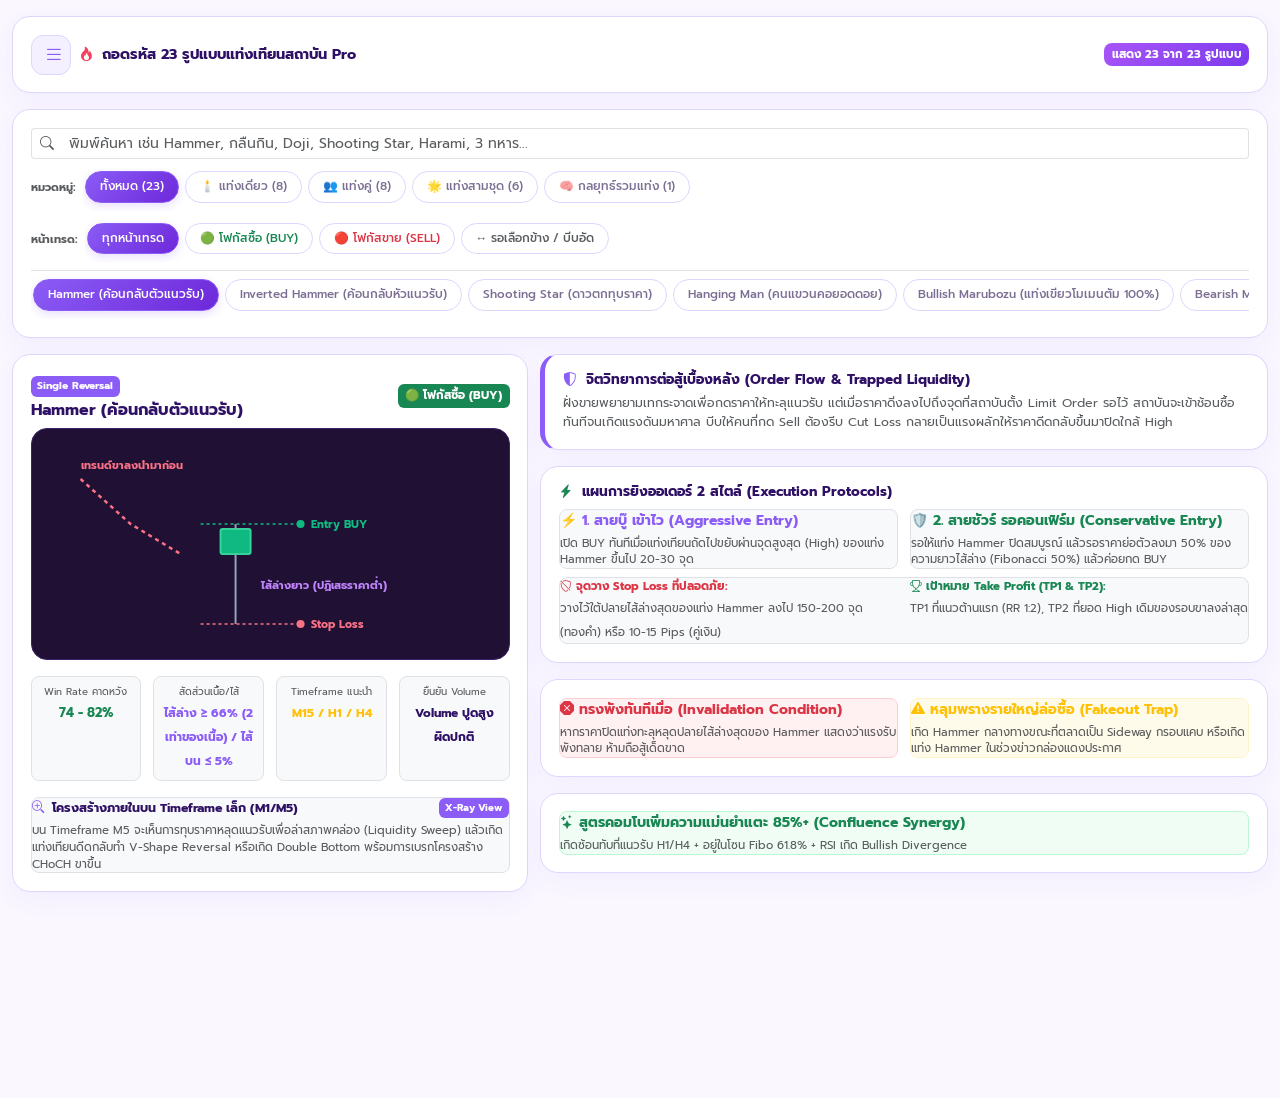
==== commit 701c83c6: "Add files via upload" ====
--- a/candlestick-lab.html
+++ b/candlestick-lab.html
@@ -3,10 +3,12 @@
 <head>
   <meta charset="UTF-8">
   <meta name="viewport" content="width=device-width, initial-scale=1.0, maximum-scale=1.0, user-scalable=no">
-  <title>Candlestick Masterclass - คลังเจาะลึกจิตวิทยาแท่งเทียน 23 รูปแบบ</title>
-
+  <title>จิตวิทยา 23 รูปแบบแท่งเทียนสถาบัน - Candlestick Masterclass Pro (10000% Deep Edition)</title>
+
+  <!-- Bootstrap 5 CSS & Icons -->
   <link href="https://cdn.jsdelivr.net/npm/bootstrap@5.3.3/dist/css/bootstrap.min.css" rel="stylesheet">
   <link href="https://cdn.jsdelivr.net/npm/bootstrap-icons@1.11.3/font/bootstrap-icons.css" rel="stylesheet">
+  <!-- Google Font: Prompt -->
   <link rel="preconnect" href="https://fonts.googleapis.com">
   <link rel="preconnect" href="https://fonts.gstatic.com" crossorigin>
   <link href="https://fonts.googleapis.com/css2?family=Prompt:wght@300;400;500;600;700&display=swap" rel="stylesheet">
@@ -14,50 +16,50 @@
 </head>
 <body>
 
-  <!-- TOP HEADER -->
+  <!-- ==================== TOP HEADER ==================== -->
   <header class="container pt-3">
     <div class="base-card d-flex justify-content-between align-items-center flex-wrap gap-2">
       <div class="d-flex align-items-center gap-2">
         <button class="btn btn-hamburger" type="button" data-bs-toggle="offcanvas" data-bs-target="#sidebarMenu">
           <i class="bi bi-list fs-5"></i>
         </button>
-        <span class="fw-bold text-dark" style="font-size: 0.9rem;">
-          <i class="bi bi-fire text-warning me-1"></i> Candlestick Masterclass Pro
+        <span class="fw-bold" style="font-size: 0.9rem; color: var(--text-main);">
+          <i class="bi bi-fire me-1" style="color: var(--bear-red);"></i> ถอดรหัส 23 รูปแบบแท่งเทียนสถาบัน Pro
         </span>
       </div>
 
-      <div class="d-flex align-items-center gap-1">
-        <span class="badge bg-warning-subtle text-warning-emphasis border border-warning px-2.5 py-1" id="total-count-badge" style="font-size: 0.72rem;">
-          23 รูปแบบแท่งเทียน
-        </span>
-      </div>
+      <span class="badge px-2.5 py-1.5 rounded-3 text-white" id="total-count-badge" style="background: linear-gradient(135deg, #a855f7, #7c3aed); font-size: 0.72rem;">
+        23 รูปแบบแท่งเทียน 10000%
+      </span>
     </div>
   </header>
 
-  <!-- OFFCANVAS SIDEBAR (ควบคุมโดย workspace-core.js) -->
-  <div class="offcanvas offcanvas-start" tabindex="-1" id="sidebarMenu" style="width: 350px;">
+  <!-- ==================== OFFCANVAS SIDEBAR ==================== -->
+  <div class="offcanvas offcanvas-start text-light" tabindex="-1" id="sidebarMenu" style="width: 350px;">
     <div class="offcanvas-header border-bottom bg-light">
-      <h6 class="offcanvas-title fw-bold text-dark mb-0"><i class="bi bi-grid-fill text-warning me-1"></i> Forex Pro Workspace</h6>
+      <h6 class="offcanvas-title fw-bold mb-0" style="color: var(--text-main);">
+        <i class="bi bi-grid-fill me-1" style="color: var(--primary-purple);"></i> สารบัญระบบเทรดครบวงจร
+      </h6>
       <button type="button" class="btn-close" data-bs-dismiss="offcanvas"></button>
     </div>
     <div class="offcanvas-body p-3"></div>
   </div>
 
-  <!-- MAIN CONTENT -->
+  <!-- ==================== MAIN CONTENT ==================== -->
   <main class="container mt-3">
 
     <!-- 1. แถบควบคุม: ค้นหา & หมวดหมู่ & ทิศทาง BUY/SELL -->
     <div class="base-card mb-3">
       
-      <!-- ช่องค้นหาแท่งเทียน Real-time -->
+      <!-- ช่องค้นหา Real-time -->
       <div class="mb-2">
         <div class="input-group input-group-sm">
-          <span class="input-group-text bg-white border-end-0"><i class="bi bi-search text-muted"></i></span>
-          <input type="text" id="candleSearch" class="form-control border-start-0" placeholder="พิมพ์ค้นหา เช่น Hammer, กลืนกิน, Doji, Star, ไส้ยาว..." onkeyup="filterCandles()">
+          <span class="input-group-text bg-white text-muted border-end-0"><i class="bi bi-search"></i></span>
+          <input type="text" id="candleSearch" class="form-control border-start-0" placeholder="พิมพ์ค้นหา เช่น Hammer, กลืนกิน, Doji, Shooting Star, Harami, 3 ทหาร..." onkeyup="filterCandles()">
         </div>
       </div>
 
-      <!-- แถบเลือกหมวดหมู่แท่ง -->
+      <!-- แถบเลือกหมวดหมู่แท่งเทียน -->
       <div class="d-flex align-items-center gap-2 mb-2">
         <small class="text-muted fw-bold" style="font-size: 0.7rem; flex-shrink: 0;">หมวดหมู่:</small>
         <div class="horizontal-scroll" id="catBar">
@@ -65,36 +67,36 @@
           <button class="cat-btn" onclick="filterCategory('single', this)">🕯️ แท่งเดี่ยว (8)</button>
           <button class="cat-btn" onclick="filterCategory('dual', this)">👥 แท่งคู่ (8)</button>
           <button class="cat-btn" onclick="filterCategory('triple', this)">🌟 แท่งสามชุด (6)</button>
-          <button class="cat-btn" onclick="filterCategory('advanced', this)">🧠 กลยุทธ์ขั้นสูง (1)</button>
+          <button class="cat-btn" onclick="filterCategory('advanced', this)">🧠 กลยุทธ์รวมแท่ง (1)</button>
         </div>
       </div>
 
       <!-- แถบกรองหน้า BUY / SELL -->
       <div class="d-flex align-items-center gap-2 mb-2">
-        <small class="text-muted fw-bold" style="font-size: 0.7rem; flex-shrink: 0;">ทิศทาง:</small>
+        <small class="text-muted fw-bold" style="font-size: 0.7rem; flex-shrink: 0;">หน้าเทรด:</small>
         <div class="horizontal-scroll" id="dirBar">
           <button class="cat-btn active" onclick="filterDirection('all', this)">ทุกหน้าเทรด</button>
-          <button class="cat-btn text-success" onclick="filterDirection('buy', this)">🟢 โฟกัส BUY</button>
-          <button class="cat-btn text-danger" onclick="filterDirection('sell', this)">🔴 โฟกัส SELL</button>
-          <button class="cat-btn text-secondary" onclick="filterDirection('neutral', this)">↔️ พักตัว/สะสม</button>
+          <button class="cat-btn text-success" onclick="filterDirection('buy', this)">🟢 โฟกัสซื้อ (BUY)</button>
+          <button class="cat-btn text-danger" onclick="filterDirection('sell', this)">🔴 โฟกัสขาย (SELL)</button>
+          <button class="cat-btn text-muted" onclick="filterDirection('neutral', this)">↔️ รอเลือกข้าง / บีบอัด</button>
         </div>
       </div>
 
-      <!-- ปุ่มรายชื่อแท่งเทียนทั้งหมด -->
+      <!-- รายชื่อปุ่มแท่งเทียนทั้งหมด 23 รูปแบบ -->
       <div class="horizontal-scroll border-top pt-2" id="candleButtons"></div>
     </div>
 
-    <!-- 2. กล่องแสดงพิมพ์เขียวรายละเอียด 1000% -->
+    <!-- 2. กล่องแสดงพิมพ์เขียวรายละเอียด 10,000% -->
     <div class="row g-3">
       
       <!-- ฝั่งซ้าย: Diagram SVG + สถิติสัดส่วนแท่ง + โครงสร้างคลื่นย่อย M1/M5 -->
       <div class="col-lg-5">
-        <div class="base-card border-warning shadow-sm mb-3">
+        <div class="base-card mb-3">
           
           <div class="d-flex justify-content-between align-items-center mb-2">
             <div>
-              <span class="badge" id="c-type-badge" style="font-size: 0.68rem;">Single Reversal</span>
-              <h6 class="fw-bold text-dark mb-0 mt-1" id="c-title">Hammer (ค้อนกลับตัว)</h6>
+              <span class="badge text-white" style="background-color: var(--primary-purple); font-size: 0.65rem;" id="c-type-badge">Single Reversal</span>
+              <h6 class="fw-bold mb-0 mt-1" style="color: var(--text-main);" id="c-title">Hammer (ค้อนกลับตัว)</h6>
             </div>
             <span class="badge" id="c-direction" style="font-size: 0.72rem;">🟢 หน้า BUY</span>
           </div>
@@ -105,83 +107,83 @@
           <!-- ตารางสถิติ & สัดส่วนตัวเลขแท่งเทียนเชิงคณิตศาสตร์ -->
           <div class="row g-2 text-center mt-2">
             <div class="col-6 col-md-3">
-              <div class="p-2 border rounded-3 bg-light h-100">
+              <div class="p-2 border rounded-3 h-100 bg-light">
                 <small class="text-muted d-block" style="font-size: 0.62rem;">Win Rate คาดหวัง</small>
-                <strong class="text-success" id="c-winrate" style="font-size: 0.8rem;">72 - 80%</strong>
+                <strong class="text-success" id="c-winrate" style="font-size: 0.8rem;">74 - 82%</strong>
               </div>
             </div>
             <div class="col-6 col-md-3">
-              <div class="p-2 border rounded-3 bg-light h-100">
+              <div class="p-2 border rounded-3 h-100 bg-light">
                 <small class="text-muted d-block" style="font-size: 0.62rem;">สัดส่วนเนื้อ/ไส้</small>
-                <strong class="text-primary" id="c-ratio" style="font-size: 0.75rem;">ไส้ ≥ 66%</strong>
+                <strong style="color: var(--primary-purple); font-size: 0.75rem;" id="c-ratio">ไส้ ≥ 66%</strong>
               </div>
             </div>
             <div class="col-6 col-md-3">
-              <div class="p-2 border rounded-3 bg-light h-100">
+              <div class="p-2 border rounded-3 h-100 bg-light">
                 <small class="text-muted d-block" style="font-size: 0.62rem;">Timeframe แนะนำ</small>
-                <strong class="text-warning-emphasis" id="c-tf" style="font-size: 0.75rem;">M15 / H1 / H4</strong>
+                <strong class="text-warning" id="c-tf" style="font-size: 0.75rem;">M15 / H1 / H4</strong>
               </div>
             </div>
             <div class="col-6 col-md-3">
-              <div class="p-2 border rounded-3 bg-light h-100">
+              <div class="p-2 border rounded-3 h-100 bg-light">
                 <small class="text-muted d-block" style="font-size: 0.62rem;">ยืนยัน Volume</small>
-                <strong class="text-dark" id="c-volume" style="font-size: 0.75rem;">Volume พุ่งสูง</strong>
+                <strong style="color: var(--text-main); font-size: 0.75rem;" id="c-volume">Volume พุ่งสูง</strong>
               </div>
             </div>
           </div>
 
           <!-- โครงสร้างคลื่นย่อยระดับจุลภาคใน Timeframe เล็ก (M1/M5 Sub-structure Breakdown) -->
-          <div class="p-2.5 rounded-3 bg-light border mt-3">
+          <div class="p-2.5 rounded-3 border mt-3 bg-light">
             <div class="d-flex justify-content-between align-items-center mb-1">
-              <strong class="text-dark" style="font-size: 0.78rem;">
-                <i class="bi bi-zoom-in text-primary me-1"></i> โครงสร้างภายในบน Timeframe เล็ก (M1/M5)
+              <strong style="font-size: 0.78rem; color: var(--text-main);">
+                <i class="bi bi-zoom-in me-1" style="color: var(--primary-purple);"></i> โครงสร้างภายในบน Timeframe เล็ก (M1/M5)
               </strong>
-              <span class="badge bg-primary text-white" style="font-size: 0.62rem;">X-Ray View</span>
-            </div>
-            <p class="text-muted mb-0" id="c-internal" style="font-size: 0.72rem;">-</p>
+              <span class="badge text-white" style="background-color: var(--primary-purple); font-size: 0.62rem;">X-Ray View</span>
+            </div>
+            <p class="text-muted mb-0" id="c-internal" style="font-size: 0.72rem; line-height: 1.45;">-</p>
           </div>
 
         </div>
       </div>
 
-      <!-- ฝั่งขวา: จิตวิทยา 1000% + แผนยิงออเดอร์ 2 สไตล์ + จุดตายที่ต้องระวัง + Confluence Matrix -->
+      <!-- ฝั่งขวา: จิตวิทยา 10,000% + แผนยิงออเดอร์ 2 สไตล์ + จุดตายที่ต้องระวัง + Confluence Matrix -->
       <div class="col-lg-7">
         
         <!-- 1. จิตวิทยาและการต่อสู้ของเม็ดเงินสถาบัน (Order Flow & Psychology) -->
-        <div class="base-card mb-3" style="border-left: 4px solid var(--primary-orange);">
-          <h6 class="fw-bold text-dark mb-1" style="font-size: 0.85rem;">
-            <i class="bi bi-shield-shaded text-warning me-1"></i> จิตวิทยาการต่อสู้เบื้องหลัง (Order Flow & Trapped Liquidity)
+        <div class="base-card mb-3" style="border-left: 5px solid var(--primary-purple);">
+          <h6 class="fw-bold mb-1" style="font-size: 0.85rem; color: var(--text-main);">
+            <i class="bi bi-shield-shaded me-1" style="color: var(--primary-purple);"></i> จิตวิทยาการต่อสู้เบื้องหลัง (Order Flow & Trapped Liquidity)
           </h6>
           <p id="c-psychology" class="small text-muted mb-0" style="font-size: 0.78rem; line-height: 1.55;">-</p>
         </div>
 
         <!-- 2. แผนเข้าเทรด 2 รูปแบบ: Aggressive vs Conservative -->
         <div class="base-card mb-3 bg-white">
-          <h6 class="fw-bold text-dark mb-2" style="font-size: 0.85rem;">
+          <h6 class="fw-bold mb-2" style="font-size: 0.85rem; color: var(--text-main);">
             <i class="bi bi-lightning-charge-fill text-success me-1"></i> แผนการยิงออเดอร์ 2 สไตล์ (Execution Protocols)
           </h6>
           
           <div class="row g-2 mb-2">
             <div class="col-md-6">
-              <div class="p-2.5 rounded-3 border bg-light h-100">
-                <strong class="text-primary d-block mb-1" style="font-size: 0.78rem;">
+              <div class="p-2.5 rounded-3 border h-100 bg-light">
+                <strong style="color: var(--primary-purple);" class="d-block mb-1 small">
                   ⚡ 1. สายบู๊ เข้าไว (Aggressive Entry)
                 </strong>
-                <p class="text-muted mb-0" id="c-entry-agg" style="font-size: 0.72rem;">-</p>
+                <p class="text-muted mb-0" id="c-entry-agg" style="font-size: 0.72rem; line-height: 1.45;">-</p>
               </div>
             </div>
             <div class="col-md-6">
-              <div class="p-2.5 rounded-3 border bg-light h-100">
-                <strong class="text-success d-block mb-1" style="font-size: 0.78rem;">
+              <div class="p-2.5 rounded-3 border h-100 bg-light">
+                <strong class="text-success d-block mb-1 small">
                   🛡️ 2. สายชัวร์ รอคอนเฟิร์ม (Conservative Entry)
                 </strong>
-                <p class="text-muted mb-0" id="c-entry-con" style="font-size: 0.72rem;">-</p>
+                <p class="text-muted mb-0" id="c-entry-con" style="font-size: 0.72rem; line-height: 1.45;">-</p>
               </div>
             </div>
           </div>
 
           <!-- กฎการตั้ง SL และเป้าหมาย TP -->
-          <div class="p-2.5 rounded-3 bg-white border">
+          <div class="p-2.5 rounded-3 border bg-light">
             <div class="row g-2">
               <div class="col-sm-6 border-end-sm">
                 <small class="text-danger fw-bold d-block" style="font-size: 0.72rem;"><i class="bi bi-shield-slash"></i> จุดวาง Stop Loss ที่ปลอดภัย:</small>
@@ -196,34 +198,34 @@
         </div>
 
         <!-- 3. เงื่อนไขที่ทำให้ทรงพัง & หลุมพรางที่เม่าติดดอย -->
-        <div class="base-card mb-3 bg-white">
+        <div class="base-card mb-3">
           <div class="row g-2">
             <div class="col-md-6">
-              <div class="p-2.5 border rounded-3 bg-danger-subtle border-danger-subtle h-100">
+              <div class="p-2.5 border rounded-3 h-100" style="background-color: #fff1f2; border-color: #fecdd3 !important;">
                 <strong class="text-danger d-block mb-1 small">
                   <i class="bi bi-x-octagon-fill"></i> ทรงพังทันทีเมื่อ (Invalidation Condition)
                 </strong>
-                <p id="c-invalidation" class="text-muted mb-0" style="font-size: 0.72rem;">-</p>
+                <p id="c-invalidation" class="text-muted mb-0" style="font-size: 0.72rem; line-height: 1.45;">-</p>
               </div>
             </div>
             <div class="col-md-6">
-              <div class="p-2.5 border rounded-3 bg-warning-subtle border-warning-subtle h-100">
-                <strong class="text-warning-emphasis d-block mb-1 small">
+              <div class="p-2.5 border rounded-3 h-100" style="background-color: #fffbeb; border-color: #fef3c7 !important;">
+                <strong class="text-warning d-block mb-1 small">
                   <i class="bi bi-exclamation-triangle-fill"></i> หลุมพรางรายใหญ่ล่อซื้อ (Fakeout Trap)
                 </strong>
-                <p id="c-pitfall" class="text-muted mb-0" style="font-size: 0.72rem;">-</p>
+                <p id="c-pitfall" class="text-muted mb-0" style="font-size: 0.72rem; line-height: 1.45;">-</p>
               </div>
             </div>
           </div>
         </div>
 
         <!-- 4. ตัวเสริมความแม่นยำ (Confluence Matrix) -->
-        <div class="base-card bg-white">
-          <div class="p-2.5 border rounded-3 bg-success-subtle border-success-subtle">
+        <div class="base-card">
+          <div class="p-2.5 border rounded-3" style="background-color: #f0fdf4; border-color: #bbf7d0 !important;">
             <strong class="text-success d-block mb-1 small">
               <i class="bi bi-stars"></i> สูตรคอมโบเพิ่มความแม่นยำแตะ 85%+ (Confluence Synergy)
             </strong>
-            <p id="c-confluence" class="text-muted mb-0" style="font-size: 0.72rem;">-</p>
+            <p id="c-confluence" class="text-muted mb-0" style="font-size: 0.72rem; line-height: 1.45;">-</p>
           </div>
         </div>
 
@@ -237,31 +239,23 @@
   <script src="https://cdn.jsdelivr.net/npm/bootstrap@5.3.3/dist/js/bootstrap.bundle.min.js"></script>
   <script src="workspace-core.js"></script>
 
-  <!-- Masterclass 23 Candlestick Database & Engine -->
+  <!-- Complete 23 Candlesticks Database & Engine (10,000% Deep Edition) -->
   <script>
     let currentCandle = 'hammer';
     let currentCategory = 'all';
     let currentDirection = 'all';
 
-    // คลังข้อมูล 23 รูปแบบแท่งเทียนระดับ Pro Trader
     const candleData = {
-      // ================= 1. SINGLE CANDLESTICKS =================
+      // ================= 1. SINGLE CANDLESTICKS (8 รูปแบบ) =================
       hammer: {
-        name: "Hammer (ค้อนกลับตัว)",
-        category: "single",
-        direction: "buy",
-        typeBadge: "Single Reversal",
-        dirClass: "bg-success-subtle text-success",
-        winrate: "74 - 82%",
-        ratio: "ไส้ล่าง ≥ 66% (2 เท่าเนื้อ) / ไส้บน ≤ 5%",
-        tf: "M15 / H1 / H4",
-        volume: "Volume ปูดสูงผิดปกติ",
-        svg: `<svg viewBox="0 0 440 210" fill="none"><path d="M 30 40 L 80 85 L 130 115" stroke="#ef4444" stroke-width="2.5" stroke-dasharray="4"/><text x="30" y="30" fill="#ef4444" font-size="11" font-weight="bold">เทรนด์ขาลงนำมาก่อน</text><rect x="170" y="90" width="30" height="25" fill="#10b981" stroke="#34d399" stroke-width="2" rx="2"/><line x1="185" y1="85" x2="185" y2="90" stroke="#94a3b8" stroke-width="2"/><line x1="185" y1="115" x2="185" y2="185" stroke="#94a3b8" stroke-width="2"/><text x="210" y="150" fill="#f97316" font-size="11" font-weight="bold">ไส้ล่างยาว (ปฏิเสธราคาต่ำ)</text><line x1="150" y1="85" x2="250" y2="85" stroke="#10b981" stroke-dasharray="3" stroke-width="1.5"/><circle cx="250" cy="85" r="4" fill="#10b981"/><text x="260" y="89" fill="#10b981" font-size="11" font-weight="bold">Entry BUY</text><line x1="150" y1="185" x2="250" y2="185" stroke="#ef4444" stroke-dasharray="3" stroke-width="1.5"/><circle cx="250" cy="185" r="4" fill="#ef4444"/><text x="260" y="189" fill="#ef4444" font-size="11" font-weight="bold">Stop Loss</text></svg>`,
+        name: "Hammer (ค้อนกลับตัวแนวรับ)", category: "single", direction: "buy", typeBadge: "Single Reversal", dirClass: "bg-success text-white",
+        winrate: "74 - 82%", ratio: "ไส้ล่าง ≥ 66% (2 เท่าของเนื้อ) / ไส้บน ≤ 5%", tf: "M15 / H1 / H4", volume: "Volume ปูดสูงผิดปกติ",
+        svg: `<svg viewBox="0 0 440 210" fill="none"><path d="M 30 40 L 80 85 L 130 115" stroke="#fb7185" stroke-width="2.5" stroke-dasharray="4"/><text x="30" y="30" fill="#fb7185" font-size="11" font-weight="bold">เทรนด์ขาลงนำมาก่อน</text><rect x="170" y="90" width="30" height="25" fill="#10b981" stroke="#34d399" stroke-width="2" rx="2"/><line x1="185" y1="85" x2="185" y2="90" stroke="#94a3b8" stroke-width="2"/><line x1="185" y1="115" x2="185" y2="185" stroke="#94a3b8" stroke-width="2"/><text x="210" y="150" fill="#c084fc" font-size="11" font-weight="bold">ไส้ล่างยาว (ปฏิเสธราคาต่ำ)</text><line x1="150" y1="85" x2="250" y2="85" stroke="#10b981" stroke-dasharray="3" stroke-width="1.5"/><circle cx="250" cy="85" r="4" fill="#10b981"/><text x="260" y="89" fill="#10b981" font-size="11" font-weight="bold">Entry BUY</text><line x1="150" y1="185" x2="250" y2="185" stroke="#fb7185" stroke-dasharray="3" stroke-width="1.5"/><circle cx="250" cy="185" r="4" fill="#fb7185"/><text x="260" y="189" fill="#fb7185" font-size="11" font-weight="bold">Stop Loss</text></svg>`,
         internal: "บน Timeframe M5 จะเห็นการทุบราคาหลุดแนวรับเพื่อล่าสภาพคล่อง (Liquidity Sweep) แล้วเกิดแท่งเทียนดีดกลับทำ V-Shape Reversal หรือเกิด Double Bottom พร้อมการเบรกโครงสร้าง CHoCH ขาขึ้น",
         psychology: "ฝั่งขายพยายามเทกระจาดเพื่อกดราคาให้ทะลุแนวรับ แต่เมื่อราคาดิ่งลงไปถึงจุดที่สถาบันตั้ง Limit Order รอไว้ สถาบันจะเข้าช้อนซื้อทันทีจนเกิดแรงดันมหาศาล บีบให้คนที่กด Sell ต้องรีบ Cut Loss กลายเป็นแรงผลักให้ราคาดีดกลับขึ้นมาปิดใกล้ High",
         entryAgg: "เปิด BUY ทันทีเมื่อแท่งเทียนถัดไปขยับผ่านจุดสูงสุด (High) ของแท่ง Hammer ขึ้นไป 20-30 จุด",
         entryCon: "รอให้แท่ง Hammer ปิดสมบูรณ์ แล้วรอราคาย่อตัวลงมา 50% ของความยาวไส้ล่าง (Fibonacci 50%) แล้วค่อยกด BUY",
-        slRule: "วางไว้ใต้ปลายไส้ล่างสุดของแท่ง Hammer ลงไป 150-200 จุด (สำหรับทองคำ) หรือ 10-15 Pips (คู่เงิน)",
+        slRule: "วางไว้ใต้ปลายไส้ล่างสุดของแท่ง Hammer ลงไป 150-200 จุด (ทองคำ) หรือ 10-15 Pips (คู่เงิน)",
         tpRule: "TP1 ที่แนวต้านแรก (RR 1:2), TP2 ที่ยอด High เดิมของรอบขาลงล่าสุด",
         invalidation: "หากราคาปิดแท่งทะลุหลุดปลายไส้ล่างสุดของ Hammer แสดงว่าแรงรับพังทลาย ห้ามถือสู้เด็ดขาด",
         pitfall: "เกิด Hammer กลางทางขณะที่ตลาดเป็น Sideway กรอบแคบ หรือเกิดแท่ง Hammer ในช่วงข่าวกล่องแดงประกาศ",
@@ -269,16 +263,9 @@
       },
 
       inverted_hammer: {
-        name: "Inverted Hammer (ค้อนกลับหัวแนวรับ)",
-        category: "single",
-        direction: "buy",
-        typeBadge: "Single Reversal",
-        dirClass: "bg-success-subtle text-success",
-        winrate: "70 - 76%",
-        ratio: "ไส้บน ≥ 66% / เนื้อเทียนอยู่ล่างสุด / เกิดที่แนวรับ",
-        tf: "M15 / H1",
-        volume: "Volume สะสมเริ่มเข้า",
-        svg: `<svg viewBox="0 0 440 210" fill="none"><path d="M 30 40 L 80 85 L 130 115" stroke="#ef4444" stroke-width="2.5" stroke-dasharray="4"/><text x="30" y="30" fill="#ef4444" font-size="11">ขาลงนำมาก่อน</text><line x1="185" y1="25" x2="185" y2="95" stroke="#94a3b8" stroke-width="2"/><rect x="170" y="95" width="30" height="25" fill="#10b981" stroke="#34d399" stroke-width="2" rx="2"/><text x="210" y="60" fill="#10b981" font-size="11" font-weight="bold">แรงซื้อเริ่มทดสอบดันราคา</text><line x1="150" y1="25" x2="250" y2="25" stroke="#10b981" stroke-dasharray="3"/><text x="260" y="29" fill="#10b981" font-size="11" font-weight="bold">Entry BUY เมื่อแท่ง 2 เบรก</text></svg>`,
+        name: "Inverted Hammer (ค้อนกลับหัวแนวรับ)", category: "single", direction: "buy", typeBadge: "Single Reversal", dirClass: "bg-success text-white",
+        winrate: "70 - 76%", ratio: "ไส้บน ≥ 66% / เนื้อเทียนอยู่ล่างสุด / เกิดที่แนวรับ", tf: "M15 / H1", volume: "Volume สะสมเริ่มเข้า",
+        svg: `<svg viewBox="0 0 440 210" fill="none"><path d="M 30 40 L 80 85 L 130 115" stroke="#fb7185" stroke-width="2.5" stroke-dasharray="4"/><text x="30" y="30" fill="#fb7185" font-size="11">ขาลงนำมาก่อน</text><line x1="185" y1="25" x2="185" y2="95" stroke="#94a3b8" stroke-width="2"/><rect x="170" y="95" width="30" height="25" fill="#10b981" stroke="#34d399" stroke-width="2" rx="2"/><text x="210" y="60" fill="#10b981" font-size="11" font-weight="bold">แรงซื้อเริ่มทดสอบดันราคา</text><line x1="150" y1="25" x2="250" y2="25" stroke="#10b981" stroke-dasharray="3"/><text x="260" y="29" fill="#10b981" font-size="11" font-weight="bold">Entry BUY เมื่อแท่ง 2 เบรก</text></svg>`,
         internal: "ใน TF ย่อย M5 ฝั่งซื้อเริ่มทดสอบดันราคาทะลุแนวต้านย่อย แม้จะโดนเทขายกดกลับมา แต่สามารถสร้างฐานยก Low สูงขึ้นได้สำเร็จ",
         psychology: "แรงซื้อเริ่มแสดงตัวเป็นครั้งแรกหลังจากเทรนด์ขาลงยาวนาน แม้จะยังโดนแรงขายกดกลับลงมาปิดต่ำ แต่เป็นการส่งสัญญาณว่ามี 'ผู้ซื้อรายใหญ่เริ่มเข้ามาทดสอบสภาพคล่องฝั่งบน'",
         entryAgg: "เปิด BUY เมื่อแท่งถัดไปปิดแท่งเขียวและทะลุยอด High ของ Inverted Hammer",
@@ -291,16 +278,9 @@
       },
 
       shooting_star: {
-        name: "Shooting Star (ดาวตกทุบราคา)",
-        category: "single",
-        direction: "sell",
-        typeBadge: "Single Reversal",
-        dirClass: "bg-danger-subtle text-danger",
-        winrate: "75 - 83%",
-        ratio: "ไส้บน ≥ 66% (2 เท่าเนื้อ) / ไส้ล่าง ≤ 5%",
-        tf: "M15 / H1 / H4",
-        volume: "Volume เทขายสูงมาก",
-        svg: `<svg viewBox="0 0 440 210" fill="none"><path d="M 30 170 L 80 125 L 130 95" stroke="#10b981" stroke-width="2.5" stroke-dasharray="4"/><text x="30" y="190" fill="#10b981" font-size="11">ขาขึ้นนำมาก่อน</text><line x1="185" y1="25" x2="185" y2="95" stroke="#94a3b8" stroke-width="2"/><rect x="170" y="95" width="30" height="25" fill="#ef4444" stroke="#f87171" stroke-width="2" rx="2"/><text x="210" y="60" fill="#ef4444" font-size="11" font-weight="bold">ทุบปฏิเสธราคาสูง</text><line x1="150" y1="125" x2="250" y2="125" stroke="#10b981" stroke-dasharray="3"/><text x="260" y="129" fill="#10b981" font-size="11" font-weight="bold">Entry SELL (หลุด Low)</text></svg>`,
+        name: "Shooting Star (ดาวตกทุบราคา)", category: "single", direction: "sell", typeBadge: "Single Reversal", dirClass: "bg-danger text-white",
+        winrate: "75 - 83%", ratio: "ไส้บน ≥ 66% (2 เท่าเนื้อ) / ไส้ล่าง ≤ 5%", tf: "M15 / H1 / H4", volume: "Volume เทขายสูงมาก",
+        svg: `<svg viewBox="0 0 440 210" fill="none"><path d="M 30 170 L 80 125 L 130 95" stroke="#10b981" stroke-width="2.5" stroke-dasharray="4"/><text x="30" y="190" fill="#10b981" font-size="11">ขาขึ้นนำมาก่อน</text><line x1="185" y1="25" x2="185" y2="95" stroke="#94a3b8" stroke-width="2"/><rect x="170" y="95" width="30" height="25" fill="#fb7185" stroke="#f43f5e" stroke-width="2" rx="2"/><text x="210" y="60" fill="#fb7185" font-size="11" font-weight="bold">ทุบปฏิเสธราคาสูง</text><line x1="150" y1="125" x2="250" y2="125" stroke="#10b981" stroke-dasharray="3"/><text x="260" y="129" fill="#10b981" font-size="11" font-weight="bold">Entry SELL (หลุด Low)</text></svg>`,
         internal: "ใน TF M5 ราคาทำ False Breakout ทะลุ High เดิม ล่อให้คนตาม BUY จากนั้นโดนเทขายสวนกลับแบบแท่งแดงยาวทะลุแนวรับย่อย (CHoCH ขาลง)",
         psychology: "รายย่อยไล่ราคาซื้อที่ยอดดอย สถาบันใช้จังหวะนี้ปล่อยของและเปิดออเดอร์ SELL หนักหน่วง ตบราคาร่วงกลับลงมาปิดต่ำสุดของแท่ง บังคับให้ขา BUY ติดดอยและยอมคายของ",
         entryAgg: "เปิด SELL ทันทีเมื่อราคาหลุดจุดต่ำสุด (Low) ของแท่ง Shooting Star",
@@ -313,16 +293,9 @@
       },
 
       hanging_man: {
-        name: "Hanging Man (คนแขวนคอยอดดอย)",
-        category: "single",
-        direction: "sell",
-        typeBadge: "Single Reversal",
-        dirClass: "bg-danger-subtle text-danger",
-        winrate: "70 - 75%",
-        ratio: "ไส้ล่างยาว 2-3x / เนื้อเล็กอยู่บนสุด / เกิดที่แนวต้าน",
-        tf: "H1 / H4 / D1",
-        volume: "Volume ฝั่งขายเริ่มแทรกซึม",
-        svg: `<svg viewBox="0 0 440 210" fill="none"><path d="M 30 170 L 80 125 L 130 95" stroke="#10b981" stroke-width="2.5" stroke-dasharray="4"/><text x="30" y="190" fill="#10b981" font-size="11">ขาขึ้นนำมาก่อน</text><rect x="170" y="90" width="30" height="25" fill="#ef4444" stroke="#f87171" stroke-width="2" rx="2"/><line x1="185" y1="115" x2="185" y2="185" stroke="#94a3b8" stroke-width="2"/><text x="210" y="150" fill="#ef4444" font-size="11" font-weight="bold">แรงขายทุบลงลึกเป็นครั้งแรก</text></svg>`,
+        name: "Hanging Man (คนแขวนคอยอดดอย)", category: "single", direction: "sell", typeBadge: "Single Reversal", dirClass: "bg-danger text-white",
+        winrate: "70 - 75%", ratio: "ไส้ล่างยาว 2-3 เท่า / เนื้อเล็กอยู่บนสุด / เกิดที่แนวต้าน", tf: "H1 / H4 / D1", volume: "Volume ฝั่งขายเริ่มแทรกซึม",
+        svg: `<svg viewBox="0 0 440 210" fill="none"><path d="M 30 170 L 80 125 L 130 95" stroke="#10b981" stroke-width="2.5" stroke-dasharray="4"/><text x="30" y="190" fill="#10b981" font-size="11">ขาขึ้นนำมาก่อน</text><rect x="170" y="90" width="30" height="25" fill="#fb7185" stroke="#f43f5e" stroke-width="2" rx="2"/><line x1="185" y1="115" x2="185" y2="185" stroke="#94a3b8" stroke-width="2"/><text x="210" y="150" fill="#fb7185" font-size="11" font-weight="bold">แรงขายทุบลงลึกเป็นครั้งแรก</text></svg>`,
         internal: "ใน TF เล็ก M5 มีการทุบราคาหลุดแนวรับย่อยลงไปอย่างรุนแรง แม้จะถูกดันกลับขึ้นมาได้ แต่แสดงว่าแนวรับเริ่มปริแตกและมีคนเทขายก้อนใหญ่",
         psychology: "แม้จะดูเหมือน Hammer แต่การที่ไส้ล่างยาวเกิดขึ้นที่ 'ยอดดอย' แปลว่าเริ่มมีผู้เล่นรายใหญ่เทขายทำกำไรออกมาอย่างหนักหน่วงจนราคาร่วงลงไปลึก เป็นสัญญาณเตือนว่าผู้ซื้อเริ่มคุมตลาดไม่อยู่",
         entryAgg: "ต้องรอแท่งถัดไปปิดแท่งแดงต่ำกว่าเนื้อเทียนของ Hanging Man จึงจะเปิด SELL ได้ (ห้ามเข้าทันที)",
@@ -335,15 +308,8 @@
       },
 
       marubozu_bull: {
-        name: "Bullish Marubozu (แท่งเขียวโมเมนตัม 100%)",
-        category: "single",
-        direction: "buy",
-        typeBadge: "Momentum Breakout",
-        dirClass: "bg-success-subtle text-success",
-        winrate: "76 - 84%",
-        ratio: "เนื้อตันยาว ≥ 90% / แทบไร้ไส้ / Close = High",
-        tf: "M15 / H1 / H4",
-        volume: "Volume ระเบิดทะลุเส้นค่าเฉลี่ย",
+        name: "Bullish Marubozu (แท่งเขียวโมเมนตัม 100%)", category: "single", direction: "buy", typeBadge: "Momentum Breakout", dirClass: "bg-success text-white",
+        winrate: "76 - 84%", ratio: "เนื้อตันยาว ≥ 90% / แทบไร้ไส้ / Close = High", tf: "M15 / H1 / H4", volume: "Volume ระเบิดทะลุเส้นค่าเฉลี่ย",
         svg: `<svg viewBox="0 0 440 210" fill="none"><rect x="160" y="40" width="50" height="130" fill="#10b981" stroke="#34d399" stroke-width="2" rx="2"/><text x="145" y="30" fill="#10b981" font-size="11" font-weight="bold">Close = จุดสูงสุด</text><text x="145" y="190" fill="#10b981" font-size="11" font-weight="bold">Open = จุดต่ำสุด</text><text x="225" y="110" fill="#10b981" font-size="12" font-weight="bold">แรงซื้อครองตลาด 100%</text></svg>`,
         internal: "ใน TF M1/M5 ทุกแท่งเทียนเรียงตัวเป็นสีเขียวต่อเนื่อง เกิด Fair Value Gap (FVG) ขนาดใหญ่โดยไม่มีการย่อตัวลงมาทดสอบ",
         psychology: "ผู้ซื้อเข้าคุมตลาดเบ็ดเสร็จตั้งแต่เปิดแท่งจนปิดแท่ง ไม่มีแรงขายต้านทานได้เลย มักเกิดขึ้นเมื่อราคาเบรกทะลุกรอบแนวต้านสำคัญหรือมีข่าวใหญ่หนุนหลัง",
@@ -357,16 +323,9 @@
       },
 
       marubozu_bear: {
-        name: "Bearish Marubozu (แท่งแดงถล่มราคา 100%)",
-        category: "single",
-        direction: "sell",
-        typeBadge: "Momentum Breakout",
-        dirClass: "bg-danger-subtle text-danger",
-        winrate: "76 - 84%",
-        ratio: "เนื้อตันยาว ≥ 90% / แทบไร้ไส้ / Close = Low",
-        tf: "M15 / H1 / H4",
-        volume: "Volume ฝั่งขายทะลัก",
-        svg: `<svg viewBox="0 0 440 210" fill="none"><rect x="160" y="40" width="50" height="130" fill="#ef4444" stroke="#f87171" stroke-width="2" rx="2"/><text x="145" y="30" fill="#ef4444" font-size="11" font-weight="bold">Open = จุดสูงสุด</text><text x="145" y="190" fill="#ef4444" font-size="11" font-weight="bold">Close = จุดต่ำสุด</text><text x="225" y="110" fill="#ef4444" font-size="12" font-weight="bold">แรงขายครองตลาด 100%</text></svg>`,
+        name: "Bearish Marubozu (แท่งแดงถล่มราคา 100%)", category: "single", direction: "sell", typeBadge: "Momentum Breakout", dirClass: "bg-danger text-white",
+        winrate: "76 - 84%", ratio: "เนื้อตันยาว ≥ 90% / แทบไร้ไส้ / Close = Low", tf: "M15 / H1 / H4", volume: "Volume ฝั่งขายทะลัก",
+        svg: `<svg viewBox="0 0 440 210" fill="none"><rect x="160" y="40" width="50" height="130" fill="#fb7185" stroke="#f43f5e" stroke-width="2" rx="2"/><text x="145" y="30" fill="#fb7185" font-size="11" font-weight="bold">Open = จุดสูงสุด</text><text x="145" y="190" fill="#fb7185" font-size="11" font-weight="bold">Close = จุดต่ำสุด</text><text x="225" y="110" fill="#fb7185" font-size="12" font-weight="bold">แรงขายครองตลาด 100%</text></svg>`,
         internal: "ใน TF M5 เกิดแท่งแดงเรียงตัวดิ่งลงอย่างรวดเร็ว ทำลายทุกแนวรับย่อยและเกิด Imbalance ขนาดใหญ่",
         psychology: "ความตื่นตระหนกและการเทขายแบบ Panic Sell ผู้ซื้อถอนคำสั่งซื้อออกจาก Order Book ทำให้ราคาดิ่งทะลุทุกแนวรับอย่างง่ายดาย",
         entryAgg: "เปิด SELL ทันทีเมื่อแท่งเทียนปิดสมบูรณ์",
@@ -379,15 +338,8 @@
       },
 
       dragonfly_doji: {
-        name: "Dragonfly Doji (โดจิแมลงปอช้อนซื้อ)",
-        category: "single",
-        direction: "buy",
-        typeBadge: "Extreme Reversal",
-        dirClass: "bg-success-subtle text-success",
-        winrate: "72 - 79%",
-        ratio: "Open = Close = High / ไส้ล่างยาวพิเศษ",
-        tf: "H1 / H4 / D1",
-        volume: "Volume ช้อนซื้อสูง",
+        name: "Dragonfly Doji (โดจิแมลงปอช้อนซื้อ)", category: "single", direction: "buy", typeBadge: "Extreme Reversal", dirClass: "bg-success text-white",
+        winrate: "72 - 79%", ratio: "Open = Close = High / ไส้ล่างยาวพิเศษ", tf: "H1 / H4 / D1", volume: "Volume ช้อนซื้อสูง",
         svg: `<svg viewBox="0 0 440 210" fill="none"><line x1="185" y1="50" x2="185" y2="175" stroke="#10b981" stroke-width="2.5"/><line x1="160" y1="50" x2="210" y2="50" stroke="#10b981" stroke-width="4"/><text x="135" y="38" fill="#10b981" font-size="11" font-weight="bold">Open = Close = High</text><text x="225" y="120" fill="#10b981" font-size="11">ทุบลงไปแต่ถูกดันกลับ 100%</text></svg>`,
         internal: "ใน TF ย่อย M5 ราคาถูกทุบลงไปทำจุดต่ำสุดใหม่ แต่เจอแรงซื้อดึงกลับขึ้นมาจนถึงราคาเปิดแท่ง 100% เกิดเป็นรูปแบบ V-Bottom",
         psychology: "การปฏิเสธราคาต่ำ (Price Rejection) อย่างสมบูรณ์แบบ ฝั่งขายพยายามทุบสุดแรงแต่โดนฝั่งซื้อซัดกลับจนไม่เหลือเนื้อเทียนสีแดงแม้แต่นิดเดียว",
@@ -401,16 +353,9 @@
       },
 
       gravestone_doji: {
-        name: "Gravestone Doji (โดจิป้ายหลุมศพ)",
-        category: "single",
-        direction: "sell",
-        typeBadge: "Extreme Reversal",
-        dirClass: "bg-danger-subtle text-danger",
-        winrate: "72 - 79%",
-        ratio: "Open = Close = Low / ไส้บนยาวพิเศษ",
-        tf: "H1 / H4 / D1",
-        volume: "Volume เทขายถล่ม",
-        svg: `<svg viewBox="0 0 440 210" fill="none"><line x1="185" y1="50" x2="185" y2="175" stroke="#ef4444" stroke-width="2.5"/><line x1="160" y1="175" x2="210" y2="175" stroke="#ef4444" stroke-width="4"/><text x="135" y="195" fill="#ef4444" font-size="11" font-weight="bold">Open = Close = Low</text><text x="225" y="100" fill="#ef4444" font-size="11">ลากขึ้นไปแต่ถูกตบกลับ 100%</text></svg>`,
+        name: "Gravestone Doji (โดจิป้ายหลุมศพ)", category: "single", direction: "sell", typeBadge: "Extreme Reversal", dirClass: "bg-danger text-white",
+        winrate: "72 - 79%", ratio: "Open = Close = Low / ไส้บนยาวพิเศษ", tf: "H1 / H4 / D1", volume: "Volume เทขายถล่ม",
+        svg: `<svg viewBox="0 0 440 210" fill="none"><line x1="185" y1="50" x2="185" y2="175" stroke="#fb7185" stroke-width="2.5"/><line x1="160" y1="175" x2="210" y2="175" stroke="#fb7185" stroke-width="4"/><text x="135" y="195" fill="#fb7185" font-size="11" font-weight="bold">Open = Close = Low</text><text x="225" y="100" fill="#fb7185" font-size="11">ลากขึ้นไปแต่ถูกตบกลับ 100%</text></svg>`,
         internal: "ใน TF M5 ราคาพุ่งขึ้นทำ High แต่เจอกำแพง Sell Limit ก้อนยักษ์ตบราคาร่วงกลับลงมาปิดที่จุดเปิดเดิม",
         psychology: "การปฏิเสธราคาสูงแบบเบ็ดเสร็จ ฝั่งซื้อพยายามลากราคาขึ้นไปแต่ถูกฝั่งขายตบราคาร่วงลงมากองที่เดิม เป็นสัญญาณว่าแรงซื้อหมดเกลี้ยงตลาด",
         entryAgg: "เปิด SELL เมื่อแท่งถัดไปขยับหลุดต่ำกว่าราคาปิดของ Doji",
@@ -422,18 +367,11 @@
         confluence: "เกิดที่แนวต้าน R2/R3 ของ Pivot Point + CCI ทะลุ +200 แล้วหักหัวลง"
       },
 
-      // ================= 2. DUAL CANDLESTICKS =================
+      // ================= 2. DUAL CANDLESTICKS (8 รูปแบบ) =================
       bull_engulfing: {
-        name: "Bullish Engulfing (กลืนกินขาขึ้น)",
-        category: "dual",
-        direction: "buy",
-        typeBadge: "Dual Reversal",
-        dirClass: "bg-success-subtle text-success",
-        winrate: "76 - 85%",
-        ratio: "เนื้อเขียว 2 ปิดคลุมเนื้อแดง 1 ทั้งหมด (100%)",
-        tf: "M15 / H1 / H4",
-        volume: "Volume แท่ง 2 สูงกว่าแท่ง 1 เกิน 1.5 เท่า",
-        svg: `<svg viewBox="0 0 440 210" fill="none"><rect x="90" y="90" width="28" height="50" fill="#ef4444" stroke="#f87171" stroke-width="1.5"/><rect x="140" y="60" width="45" height="105" fill="#10b981" stroke="#34d399" stroke-width="2" rx="2"/><text x="135" y="38" fill="#10b981" font-size="11" font-weight="bold">แท่งเขียว 2 กลืนมิด 100%</text><line x1="195" y1="60" x2="270" y2="60" stroke="#10b981" stroke-dasharray="3"/><circle cx="270" cy="60" r="4" fill="#10b981"/><text x="280" y="64" fill="#10b981" font-size="11" font-weight="bold">Entry BUY</text></svg>`,
+        name: "Bullish Engulfing (กลืนกินขาขึ้น)", category: "dual", direction: "buy", typeBadge: "Dual Reversal", dirClass: "bg-success text-white",
+        winrate: "76 - 85%", ratio: "เนื้อเขียว 2 ปิดคลุมเนื้อแดง 1 ทั้งหมด (100%)", tf: "M15 / H1 / H4", volume: "Volume แท่ง 2 สูงกว่าแท่ง 1 เกิน 1.5 เท่า",
+        svg: `<svg viewBox="0 0 440 210" fill="none"><rect x="90" y="90" width="28" height="50" fill="#fb7185" stroke="#f43f5e" stroke-width="1.5"/><rect x="140" y="60" width="45" height="105" fill="#10b981" stroke="#34d399" stroke-width="2" rx="2"/><text x="135" y="38" fill="#10b981" font-size="11" font-weight="bold">แท่งเขียว 2 กลืนมิด 100%</text><line x1="195" y1="60" x2="270" y2="60" stroke="#10b981" stroke-dasharray="3"/><circle cx="270" cy="60" r="4" fill="#10b981"/><text x="280" y="64" fill="#10b981" font-size="11" font-weight="bold">Entry BUY</text></svg>`,
         internal: "ใน TF M15 แท่งแรกเป็นขาลง แต่แท่งที่สองใน TF M5 เกิดการเบรกทะลุ Change of Character (CHoCH) และทำ Break of Structure (BOS) ขาขึ้นรวดเร็ว",
         psychology: "การเปลี่ยนขั้วอำนาจฉับพลัน แท่งแรกแรงขายยังคุมอยู่ แต่แท่งที่สองแรงซื้อระเบิดตัวกลืนกินคำสั่งขายเดิมทั้งหมด บ่งบอกว่าผู้ซื้อรายใหญ่เข้ามารวบของหมดกระดาน",
         entryAgg: "เปิด BUY ทันทีที่แท่งที่ 2 ปิดแท่งสมบูรณ์",
@@ -446,16 +384,9 @@
       },
 
       bear_engulfing: {
-        name: "Bearish Engulfing (กลืนกินขาลง)",
-        category: "dual",
-        direction: "sell",
-        typeBadge: "Dual Reversal",
-        dirClass: "bg-danger-subtle text-danger",
-        winrate: "76 - 85%",
-        ratio: "เนื้อแดง 2 ปิดคลุมเนื้อเขียว 1 ทั้งหมด (100%)",
-        tf: "M15 / H1 / H4",
-        volume: "Volume แท่งแดง 2 สูงทะลัก",
-        svg: `<svg viewBox="0 0 440 210" fill="none"><rect x="90" y="90" width="28" height="50" fill="#10b981" stroke="#34d399" stroke-width="1.5"/><rect x="140" y="60" width="45" height="105" fill="#ef4444" stroke="#f87171" stroke-width="2" rx="2"/><text x="135" y="38" fill="#ef4444" font-size="11" font-weight="bold">แท่งแดง 2 กลืนมิด 100%</text><line x1="195" y1="165" x2="270" y2="165" stroke="#10b981" stroke-dasharray="3"/><circle cx="270" cy="165" r="4" fill="#10b981"/><text x="280" y="169" fill="#10b981" font-size="11" font-weight="bold">Entry SELL</text></svg>`,
+        name: "Bearish Engulfing (กลืนกินขาลง)", category: "dual", direction: "sell", typeBadge: "Dual Reversal", dirClass: "bg-danger text-white",
+        winrate: "76 - 85%", ratio: "เนื้อแดง 2 ปิดคลุมเนื้อเขียว 1 ทั้งหมด (100%)", tf: "M15 / H1 / H4", volume: "Volume แท่งแดง 2 สูงทะลัก",
+        svg: `<svg viewBox="0 0 440 210" fill="none"><rect x="90" y="90" width="28" height="50" fill="#10b981" stroke="#34d399" stroke-width="1.5"/><rect x="140" y="60" width="45" height="105" fill="#fb7185" stroke="#f43f5e" stroke-width="2" rx="2"/><text x="135" y="38" fill="#fb7185" font-size="11" font-weight="bold">แท่งแดง 2 กลืนมิด 100%</text><line x1="195" y1="165" x2="270" y2="165" stroke="#10b981" stroke-dasharray="3"/><circle cx="270" cy="165" r="4" fill="#10b981"/><text x="280" y="169" fill="#10b981" font-size="11" font-weight="bold">Entry SELL</text></svg>`,
         internal: "ใน TF M5 ราคาพุ่งขึ้นไปกิน Stop Loss เหนือแนวต้าน (Liquidity Sweep) จากนั้นถูกเทขายถล่มลงมาทะลุ Low เดิมทันที",
         psychology: "สถาบันดักปล่อยของใส่ผู้ซื้อที่ตามเข้ามาไล่ราคา แท่งแดงขนาดใหญ่แสดงถึงแรงเทขายปริมาณมหาศาลที่ลบล้างแรงซื้อของแท่งก่อนหน้าทั้งหมด",
         entryAgg: "เปิด SELL ทันทีที่แท่งแดงที่ 2 ปิดแท่ง",
@@ -468,16 +399,9 @@
       },
 
       tweezer_bottom: {
-        name: "Tweezer Bottom (แหนบคู่รับอยู่หมัด)",
-        category: "dual",
-        direction: "buy",
-        typeBadge: "Double Rejection",
-        dirClass: "bg-success-subtle text-success",
-        winrate: "72 - 78%",
-        ratio: "ปลายไส้ล่างเท่ากันเป๊ะ 2 แท่ง (Equal Lows)",
-        tf: "M15 / H1",
-        volume: "Volume แท่งที่ 2 ปูดขึ้น",
-        svg: `<svg viewBox="0 0 440 210" fill="none"><rect x="110" y="70" width="30" height="50" fill="#ef4444" stroke="#f87171" stroke-width="1.5"/><line x1="125" y1="120" x2="125" y2="170" stroke="#cbd5e1" stroke-width="2"/><rect x="155" y="70" width="30" height="50" fill="#10b981" stroke="#34d399" stroke-width="1.5"/><line x1="170" y1="120" x2="170" y2="170" stroke="#cbd5e1" stroke-width="2"/><line x1="90" y1="170" x2="250" y2="170" stroke="#38bdf8" stroke-dasharray="3" stroke-width="2"/><text x="180" y="165" fill="#38bdf8" font-size="11" font-weight="bold">Equal Lows (ทดสอบฐาน 2 รอบ)</text></svg>`,
+        name: "Tweezer Bottom (แหนบคู่รับอยู่หมัด)", category: "dual", direction: "buy", typeBadge: "Double Rejection", dirClass: "bg-success text-white",
+        winrate: "72 - 78%", ratio: "ปลายไส้ล่างเท่ากันเป๊ะ 2 แท่ง (Equal Lows)", tf: "M15 / H1", volume: "Volume แท่งที่ 2 ปูดขึ้น",
+        svg: `<svg viewBox="0 0 440 210" fill="none"><rect x="110" y="70" width="30" height="50" fill="#fb7185" stroke="#f43f5e" stroke-width="1.5"/><line x1="125" y1="120" x2="125" y2="170" stroke="#cbd5e1" stroke-width="2"/><rect x="155" y="70" width="30" height="50" fill="#10b981" stroke="#34d399" stroke-width="1.5"/><line x1="170" y1="120" x2="170" y2="170" stroke="#cbd5e1" stroke-width="2"/><line x1="90" y1="170" x2="250" y2="170" stroke="#38bdf8" stroke-dasharray="3" stroke-width="2"/><text x="180" y="165" fill="#38bdf8" font-size="11" font-weight="bold">Equal Lows (ทดสอบฐาน 2 รอบ)</text></svg>`,
         internal: "ใน TF M5 เกิดรูปแบบ Double Bottom สมบูรณ์แบบที่ระดับราคาเดียวกัน โดยแท่งที่สองไม่สามารถทำ Low ต่ำกว่าแท่งแรกได้",
         psychology: "ตลาดทดสอบแนวรับเดิมซ้ำสองในระยะเวลาอันสั้น แต่แรงขายไม่สามารถกดให้หลุดได้เลย เป็นการยืนยันว่ามีกำแพงเงินหนาแน่นขวางอยู่",
         entryAgg: "เปิด BUY ทันทีเมื่อแท่งที่ 2 ปิดแท่งเขียว",
@@ -490,16 +414,9 @@
       },
 
       tweezer_top: {
-        name: "Tweezer Top (แหนบคู่ต้านถล่ม)",
-        category: "dual",
-        direction: "sell",
-        typeBadge: "Double Rejection",
-        dirClass: "bg-danger-subtle text-danger",
-        winrate: "72 - 78%",
-        ratio: "ปลายไส้บนเท่ากันเป๊ะ 2 แท่ง (Equal Highs)",
-        tf: "M15 / H1",
-        volume: "Volume ฝั่งขายเข้าคุม",
-        svg: `<svg viewBox="0 0 440 210" fill="none"><line x1="125" y1="40" x2="125" y2="90" stroke="#cbd5e1" stroke-width="2"/><rect x="110" y="90" width="30" height="50" fill="#10b981" stroke="#34d399" stroke-width="1.5"/><line x1="170" y1="40" x2="170" y2="90" stroke="#cbd5e1" stroke-width="2"/><rect x="155" y="90" width="30" height="50" fill="#ef4444" stroke="#f87171" stroke-width="1.5"/><line x1="90" y1="40" x2="250" y2="40" stroke="#38bdf8" stroke-dasharray="3" stroke-width="2"/><text x="180" y="35" fill="#38bdf8" font-size="11" font-weight="bold">Equal Highs (ทดสอบต้าน 2 รอบ)</text></svg>`,
+        name: "Tweezer Top (แหนบคู่ต้านถล่ม)", category: "dual", direction: "sell", typeBadge: "Double Rejection", dirClass: "bg-danger text-white",
+        winrate: "72 - 78%", ratio: "ปลายไส้บนเท่ากันเป๊ะ 2 แท่ง (Equal Highs)", tf: "M15 / H1", volume: "Volume ฝั่งขายเข้าคุม",
+        svg: `<svg viewBox="0 0 440 210" fill="none"><line x1="125" y1="40" x2="125" y2="90" stroke="#cbd5e1" stroke-width="2"/><rect x="110" y="90" width="30" height="50" fill="#10b981" stroke="#34d399" stroke-width="1.5"/><line x1="170" y1="40" x2="170" y2="90" stroke="#cbd5e1" stroke-width="2"/><rect x="155" y="90" width="30" height="50" fill="#fb7185" stroke="#f43f5e" stroke-width="1.5"/><line x1="90" y1="40" x2="250" y2="40" stroke="#38bdf8" stroke-dasharray="3" stroke-width="2"/><text x="180" y="35" fill="#38bdf8" font-size="11" font-weight="bold">Equal Highs (ทดสอบต้าน 2 รอบ)</text></svg>`,
         internal: "ใน TF M5 เกิดรูปแบบ Double Top ชัดเจนที่แนวต้านเดิม",
         psychology: "แรงซื้อพยายามดันราคาขึ้นไปทดสอบจุดสูงสุดเดิมถึงสองครั้งแต่โดนสกัดกั้นทั้งสองครั้ง บ่งบอกว่าแนวต้านนี้มีคำสั่งขายก้อนใหญ่ดักอยู่",
         entryAgg: "เปิด SELL ทันทีเมื่อแท่งที่ 2 ปิดแท่งแดง",
@@ -512,16 +429,9 @@
       },
 
       piercing_line: {
-        name: "Piercing Line (แทงทะลุ 50%)",
-        category: "dual",
-        direction: "buy",
-        typeBadge: "Penetration Reversal",
-        dirClass: "bg-success-subtle text-success",
-        winrate: "70 - 77%",
-        ratio: "แท่ง 2 เปิดต่ำกว่าแท่ง 1 แล้วปิดกินลึก > 50% ของเนื้อแท่ง 1",
-        tf: "H1 / H4 / D1",
-        volume: "Volume แท่ง 2 เพิ่มขึ้นอย่างมีนัยสำคัญ",
-        svg: `<svg viewBox="0 0 440 210" fill="none"><rect x="100" y="50" width="35" height="100" fill="#ef4444" stroke="#f87171" stroke-width="1.5"/><line x1="80" y1="100" x2="260" y2="100" stroke="#f59e0b" stroke-dasharray="3" stroke-width="1.5"/><text x="190" y="93" fill="#f59e0b" font-size="11">ระดับ 50% ของแท่งแรก</text><rect x="145" y="80" width="35" height="90" fill="#10b981" stroke="#34d399" stroke-width="1.5"/><text x="120" y="190" fill="#10b981" font-size="11" font-weight="bold">แท่งเขียว 2 ปิดทะลุเกิน 50%</text></svg>`,
+        name: "Piercing Line (แทงทะลุ 50% ขาขึ้น)", category: "dual", direction: "buy", typeBadge: "Penetration Reversal", dirClass: "bg-success text-white",
+        winrate: "70 - 77%", ratio: "แท่ง 2 เปิดต่ำกว่าแท่ง 1 แล้วปิดกินลึก > 50% ของเนื้อแท่ง 1", tf: "H1 / H4 / D1", volume: "Volume แท่ง 2 เพิ่มขึ้นอย่างมีนัยสำคัญ",
+        svg: `<svg viewBox="0 0 440 210" fill="none"><rect x="100" y="50" width="35" height="100" fill="#fb7185" stroke="#f43f5e" stroke-width="1.5"/><line x1="80" y1="100" x2="260" y2="100" stroke="#f59e0b" stroke-dasharray="3" stroke-width="1.5"/><text x="190" y="93" fill="#f59e0b" font-size="11">ระดับ 50% ของแท่งแรก</text><rect x="145" y="80" width="35" height="90" fill="#10b981" stroke="#34d399" stroke-width="1.5"/><text x="120" y="190" fill="#10b981" font-size="11" font-weight="bold">แท่งเขียว 2 ปิดทะลุเกิน 50%</text></svg>`,
         internal: "แท่งที่ 2 เปิด Gap ลงไปล่อให้คน Sell ตาม จากนั้นถูกดึงกลับขึ้นมาทะลุแนวต้านย่อยใน TF M15",
         psychology: "แม้จะปิดคลุมไม่หมดแบบ Engulfing แต่การที่ราคาเปิดต่ำแล้วสามารถดันกลับขึ้นมาปิด 'เกินครึ่งหนึ่ง (50%)' ของแรงขายเดิม แสดงว่าแรงซื้อมีพละกำลังมากพอที่จะพลิกเกม",
         entryAgg: "เปิด BUY ที่ราคาเปิดของแท่งที่ 3",
@@ -534,16 +444,9 @@
       },
 
       dark_cloud: {
-        name: "Dark Cloud Cover (เมฆดำคลุม 50%)",
-        category: "dual",
-        direction: "sell",
-        typeBadge: "Penetration Reversal",
-        dirClass: "bg-danger-subtle text-danger",
-        winrate: "70 - 77%",
-        ratio: "แท่ง 2 เปิดสูงกว่าแท่ง 1 แล้วทุบปิดกินลึก > 50% ของเนื้อแท่ง 1",
-        tf: "H1 / H4 / D1",
-        volume: "Volume แท่งแดง 2 สูงเด่น",
-        svg: `<svg viewBox="0 0 440 210" fill="none"><rect x="100" y="70" width="35" height="90" fill="#10b981" stroke="#34d399" stroke-width="1.5"/><line x1="80" y1="115" x2="260" y2="115" stroke="#f59e0b" stroke-dasharray="3" stroke-width="1.5"/><text x="190" y="110" fill="#f59e0b" font-size="11">ระดับ 50% ของแท่งเขียว</text><rect x="145" y="50" width="35" height="95" fill="#ef4444" stroke="#f87171" stroke-width="1.5"/><text x="120" y="38" fill="#ef4444" font-size="11" font-weight="bold">แท่งแดง 2 ทุบกินลึกเกิน 50%</text></svg>`,
+        name: "Dark Cloud Cover (เมฆดำคลุม 50% ขาลง)", category: "dual", direction: "sell", typeBadge: "Penetration Reversal", dirClass: "bg-danger text-white",
+        winrate: "70 - 77%", ratio: "แท่ง 2 เปิดสูงกว่าแท่ง 1 แล้วทุบปิดกินลึก > 50% ของเนื้อแท่ง 1", tf: "H1 / H4 / D1", volume: "Volume แท่งแดง 2 สูงเด่น",
+        svg: `<svg viewBox="0 0 440 210" fill="none"><rect x="100" y="70" width="35" height="90" fill="#10b981" stroke="#34d399" stroke-width="1.5"/><line x1="80" y1="115" x2="260" y2="115" stroke="#f59e0b" stroke-dasharray="3" stroke-width="1.5"/><text x="190" y="110" fill="#f59e0b" font-size="11">ระดับ 50% ของแท่งเขียว</text><rect x="145" y="50" width="35" height="95" fill="#fb7185" stroke="#f43f5e" stroke-width="1.5"/><text x="120" y="38" fill="#fb7185" font-size="11" font-weight="bold">แท่งแดง 2 ทุบกินลึกเกิน 50%</text></svg>`,
         internal: "ราคาเปิดพุ่งขึ้นไปทำ New High หลอกล่อ แล้วถูกเทขายลงมาอย่างหนักจนหลุดแนวรับย่อยใน M15",
         psychology: "ผู้ซื้อพยายามลากราคาต่อในตอนเปิดแท่ง แต่เจอน้ำตกแรงขายของสถาบันเทถล่มลงมาจนแท่งแดงกินลึกเกิน 50% บ่งบอกว่าผู้ซื้อเสียการควบคุมแล้ว",
         entryAgg: "เปิด SELL ที่ราคาเปิดของแท่งที่ 3",
@@ -555,40 +458,41 @@
         confluence: "เกิดที่ขอบบนของ Bollinger Bands (Upper Band Rejection) + ชนแนวต้าน H4"
       },
 
-      inside_bar: {
-        name: "Inside Bar / Harami (บีบอัดรอระเบิด)",
-        category: "dual",
-        direction: "neutral",
-        typeBadge: "Volatility Squeeze",
-        dirClass: "bg-secondary-subtle text-secondary",
-        winrate: "74 - 82%",
-        ratio: "แท่ง 2 (Child) อยู่ในกรอบ High/Low ของแท่ง 1 (Mother) 100%",
-        tf: "M15 / H1 / H4",
-        volume: "Volume แห้งลงเพื่อสะสมพลัง",
-        svg: `<svg viewBox="0 0 440 210" fill="none"><rect x="90" y="40" width="40" height="130" fill="rgba(100, 116, 139, 0.3)" stroke="#64748b" stroke-width="2"/><text x="65" y="15" fill="#94a3b8" font-size="11" font-weight="bold">Mother Bar (แท่งแม่)</text><rect x="145" y="70" width="28" height="70" fill="#f97316" stroke="#fb923c" stroke-width="2"/><text x="135" y="175" fill="#f97316" font-size="11" font-weight="bold">Inside Bar</text><line x1="130" y1="20" x2="240" y2="20" stroke="#10b981" stroke-dasharray="3"/><text x="250" y="24" fill="#10b981" font-size="11" font-weight="bold">Buy Stop (ทะลุ High)</text><line x1="130" y1="190" x2="240" y2="190" stroke="#ef4444" stroke-dasharray="3"/><text x="250" y="194" fill="#ef4444" font-size="11" font-weight="bold">Sell Stop (หลุด Low)</text></svg>`,
-        internal: "ใน TF เล็ก M5 กราฟกำลังบีบตัวเป็นรูปแบบสามเหลี่ยม (Triangle) หรือสภาวะ BB Squeeze สะสมพลังก่อนระเบิด",
-        psychology: "ความผันผวนลดลงฮวบฮาบ ตลาดกำลังหยุดหายใจและสะสมคำสั่งซื้อขายก้อนใหญ่ เพื่อเตรียมตัววิ่งระเบิดเทรนด์ตามทิศทางที่ราคาทะลุ",
-        entryAgg: "ดักวาง <strong>Buy Stop</strong> เหนือ High แท่งแม่ และ <strong>Sell Stop</strong> ใต้ Low แท่งแม่ (Straddle Strategy)",
-        entryCon: "รอให้แท่งที่ 3 ปิดแท่งทะลุกรอบแท่งแม่ออกไปอย่างชัดเจน แล้วเข้าตามน้ำ",
-        slRule: "วางไว้ที่จุดกึ่งกลาง 50% ของแท่งแม่ (Mother Bar)",
+      bull_harami: {
+        name: "Bullish Harami (คนท้องขาขึ้น / Inside Bar)", category: "dual", direction: "buy", typeBadge: "Volatility Squeeze", dirClass: "bg-success text-white",
+        winrate: "73 - 80%", ratio: "แท่ง 2 (Child) อยู่ในพุงแท่ง 1 (Mother) 100%", tf: "M15 / H1 / H4", volume: "Volume หดตัวสะสมพลัง",
+        svg: `<svg viewBox="0 0 440 210" fill="none"><rect x="90" y="40" width="40" height="130" fill="#fb7185" stroke="#f43f5e" stroke-width="2"/><text x="65" y="25" fill="#fb7185" font-size="11" font-weight="bold">Mother แดงใหญ่</text><rect x="145" y="80" width="28" height="60" fill="#10b981" stroke="#34d399" stroke-width="2"/><text x="135" y="165" fill="#10b981" font-size="11" font-weight="bold">Child เขียวในพุง</text><line x1="130" y1="20" x2="240" y2="20" stroke="#10b981" stroke-dasharray="3"/><text x="250" y="24" fill="#10b981" font-size="11" font-weight="bold">Buy Stop (ทะลุ High)</text></svg>`,
+        internal: "ใน TF M5 กราฟกำลังบีบตัวทำฐานยก Low ไม่หลุด Low เดิมของแท่งแม่ เตรียมระเบิด Breakout",
+        psychology: "แรงขายที่โหมทุบลงมาชะงักงันอย่างกะทันหัน ราคาปิดในแท่งที่สองไม่สามารถทำจุดต่ำสุดใหม่ได้ บ่งบอกว่าผู้ขายหมดแรง และผู้ซื้อเริ่มสะสมกำลัง",
+        entryAgg: "ดักวาง Buy Stop เหนือจุด High ของแท่งแม่ (Mother Bar)",
+        entryCon: "รอแท่งที่ 3 ปิดแท่งเขียวทะลุยอด High ของแท่งแม่ แล้วเข้าตามน้ำ",
+        slRule: "วางใต้จุดต่ำสุดของแท่งแม่ (Mother Low)",
         tpRule: "TP วัดระยะความยาวของแท่งแม่ นำไปบวกต่อจากจุด Breakout",
-        invalidation: "ราคาวิ่งไซด์เวย์ในแท่งแม่นานเกิน 4-5 แท่งโดยไม่ระเบิด",
-        pitfall: "เข้าออเดอร์ในขณะที่ราคายังวิ่งอึดอัดอยู่ในพุงแท่งแม่",
-        confluence: "เกิดร่วมกับ Bollinger Bands Squeeze + วอลุ่มแห้งสนิท"
-      },
-
-      // ================= 3. TRIPLE CANDLESTICKS =================
+        invalidation: "ราคาปิดแท่งทะลุหลุดจุด Low ของแท่งแม่ลงมา",
+        pitfall: "เข้าเทรดในขณะที่ราคายังวิ่งอึดอัดอยู่ในพุงแท่งแม่โดยไม่มีวอลุ่ม",
+        confluence: "เกิดร่วมกับ Bollinger Bands Squeeze + แนวรับ Demand Zone"
+      },
+
+      bear_harami: {
+        name: "Bearish Harami (คนท้องขาลง / Inside Bar)", category: "dual", direction: "sell", typeBadge: "Volatility Squeeze", dirClass: "bg-danger text-white",
+        winrate: "73 - 80%", ratio: "แท่ง 2 (Child) อยู่ในพุงแท่ง 1 (Mother) 100%", tf: "M15 / H1 / H4", volume: "Volume ฝั่งซื้อหดตัว",
+        svg: `<svg viewBox="0 0 440 210" fill="none"><rect x="90" y="40" width="40" height="130" fill="#10b981" stroke="#34d399" stroke-width="2"/><text x="65" y="25" fill="#10b981" font-size="11" font-weight="bold">Mother เขียวใหญ่</text><rect x="145" y="80" width="28" height="60" fill="#fb7185" stroke="#f43f5e" stroke-width="2"/><text x="135" y="165" fill="#fb7185" font-size="11" font-weight="bold">Child แดงในพุง</text><line x1="130" y1="185" x2="240" y2="185" stroke="#fb7185" stroke-dasharray="3"/><text x="250" y="189" fill="#fb7185" font-size="11" font-weight="bold">Sell Stop (หลุด Low)</text></svg>`,
+        internal: "ใน TF M5 ราคาติดแนวต้านไม่สามารถทำ Higher High ได้ เริ่มเกิดอาการกระจายของ (Distribution)",
+        psychology: "แรงซื้อที่ลากราคาขึ้นมาหยุดชะงัก แท่งที่สองปิดแดงในพุงแท่งแรก บ่งบอกว่าไม่มีผู้ซื้อตามน้ำที่ราคาสูง เป็นสัญญาณเตือนการกลับทิศ",
+        entryAgg: "ดักวาง Sell Stop ใต้จุด Low ของแท่งแม่",
+        entryCon: "รอแท่งที่ 3 ปิดแท่งแดงทะลุหลุด Low ของแท่งแม่อย่างชัดเจน",
+        slRule: "วางเหนือจุดสูงสุดของแท่งแม่ 150 จุด",
+        tpRule: "TP ตามระยะความกว้างของแท่งแม่",
+        invalidation: "ราคาทะลุ High ของแท่งแม่ขึ้นไป",
+        pitfall: "เข้า SELL ทันทีโดยไม่รอการหลุดกรอบแท่งแม่",
+        confluence: "เกิดที่แนวต้าน Supply Zone + RSI Divergence"
+      },
+
+      // ================= 3. TRIPLE CANDLESTICKS (6 รูปแบบ) =================
       morning_star: {
-        name: "Morning Star (ดาวรุ่งประกายพรึก 3 จังหวะ)",
-        category: "triple",
-        direction: "buy",
-        typeBadge: "Triple Master Reversal",
-        dirClass: "bg-success-subtle text-success",
-        winrate: "78 - 86%",
-        ratio: "1. แดงใหญ่ → 2. ดาวเล็กทิ้งตัว → 3. เขียวใหญ่ปิดกินลึก > 50%",
-        tf: "H1 / H4 / D1",
-        volume: "Volume แท่ง 3 พุ่งสูงเด่น",
-        svg: `<svg viewBox="0 0 440 210" fill="none"><rect x="60" y="50" width="30" height="80" fill="#ef4444" stroke="#f87171" stroke-width="1.5"/><rect x="105" y="140" width="22" height="20" fill="#f59e0b" stroke="#fbbf24" stroke-width="1.5"/><text x="95" y="185" fill="#f59e0b" font-size="10" font-weight="bold">Star (ดาวพัก)</text><rect x="140" y="60" width="35" height="80" fill="#10b981" stroke="#34d399" stroke-width="2"/><text x="130" y="45" fill="#10b981" font-size="11" font-weight="bold">เขียว 3 ปิดกินลึก</text><line x1="180" y1="60" x2="260" y2="60" stroke="#10b981" stroke-dasharray="3"/><text x="270" y="64" fill="#10b981" font-size="11" font-weight="bold">Entry BUY</text></svg>`,
+        name: "Morning Star (ดาวรุ่งประกายพรึก 3 จังหวะ)", category: "triple", direction: "buy", typeBadge: "Triple Master", dirClass: "bg-success text-white",
+        winrate: "78 - 86%", ratio: "1. แดงใหญ่ → 2. ดาวเล็กทิ้งตัว → 3. เขียวใหญ่ปิดกินลึก > 50%", tf: "H1 / H4 / D1", volume: "Volume แท่ง 3 พุ่งสูงเด่น",
+        svg: `<svg viewBox="0 0 440 210" fill="none"><rect x="60" y="50" width="30" height="80" fill="#fb7185" stroke="#f43f5e" stroke-width="1.5"/><rect x="105" y="140" width="22" height="20" fill="#f59e0b" stroke="#fbbf24" stroke-width="1.5"/><text x="95" y="185" fill="#f59e0b" font-size="10" font-weight="bold">Star (ดาวพัก)</text><rect x="140" y="60" width="35" height="80" fill="#10b981" stroke="#34d399" stroke-width="2"/><text x="130" y="45" fill="#10b981" font-size="11" font-weight="bold">เขียว 3 ปิดกินลึก</text><line x1="180" y1="60" x2="260" y2="60" stroke="#10b981" stroke-dasharray="3"/><text x="270" y="64" fill="#10b981" font-size="11" font-weight="bold">Entry BUY</text></svg>`,
         internal: "โครงสร้าง 3 เฟส: 1. ทุบทำ Low → 2. ทำ Liquidity Sweep หรือเกิด Wyckoff Spring → 3. เบรก BOS ทะลุโครงสร้างขาขึ้นรุนแรง",
         psychology: "รูปแบบการกลับตัวที่ทรงพลังที่สุดในตำราญี่ปุ่น: 1. แรงขายโหมทุบ → 2. เกิดความลังเลหยุดชะงัก (ดาวตรงกลาง) → 3. สถาบันเข้าซื้อจริงดันแท่งเขียวระเบิดกลับคืนมา",
         entryAgg: "เปิด BUY ทันทีที่แท่งที่ 3 ปิดแท่งสมบูรณ์",
@@ -601,16 +505,9 @@
       },
 
       evening_star: {
-        name: "Evening Star (ดาวร่วงโรย 3 จังหวะ)",
-        category: "triple",
-        direction: "sell",
-        typeBadge: "Triple Master Reversal",
-        dirClass: "bg-danger-subtle text-danger",
-        winrate: "78 - 86%",
-        ratio: "1. เขียวใหญ่ → 2. ดาวยอดดอย → 3. แดงใหญ่ทุบปิดกินลึก > 50%",
-        tf: "H1 / H4 / D1",
-        volume: "Volume แท่ง 3 ทุบทะลัก",
-        svg: `<svg viewBox="0 0 440 210" fill="none"><rect x="60" y="80" width="30" height="80" fill="#10b981" stroke="#34d399" stroke-width="1.5"/><rect x="105" y="40" width="22" height="20" fill="#f59e0b" stroke="#fbbf24" stroke-width="1.5"/><text x="95" y="25" fill="#f59e0b" font-size="10" font-weight="bold">Star (ยอดดอย)</text><rect x="140" y="70" width="35" height="90" fill="#ef4444" stroke="#f87171" stroke-width="2"/><text x="130" y="175" fill="#ef4444" font-size="11" font-weight="bold">แดง 3 ทุบกินลึก</text><line x1="180" y1="160" x2="260" y2="160" stroke="#10b981" stroke-dasharray="3"/><text x="270" y="164" fill="#10b981" font-size="11" font-weight="bold">Entry SELL</text></svg>`,
+        name: "Evening Star (ดาวร่วงโรย 3 จังหวะ)", category: "triple", direction: "sell", typeBadge: "Triple Master", dirClass: "bg-danger text-white",
+        winrate: "78 - 86%", ratio: "1. เขียวใหญ่ → 2. ดาวยอดดอย → 3. แดงใหญ่ทุบปิดกินลึก > 50%", tf: "H1 / H4 / D1", volume: "Volume แท่ง 3 ทุบทะลัก",
+        svg: `<svg viewBox="0 0 440 210" fill="none"><rect x="60" y="80" width="30" height="80" fill="#10b981" stroke="#34d399" stroke-width="1.5"/><rect x="105" y="40" width="22" height="20" fill="#f59e0b" stroke="#fbbf24" stroke-width="1.5"/><text x="95" y="25" fill="#f59e0b" font-size="10" font-weight="bold">Star (ยอดดอย)</text><rect x="140" y="70" width="35" height="90" fill="#fb7185" stroke="#f43f5e" stroke-width="2"/><text x="130" y="175" fill="#fb7185" font-size="11" font-weight="bold">แดง 3 ทุบกินลึก</text><line x1="180" y1="160" x2="260" y2="160" stroke="#10b981" stroke-dasharray="3"/><text x="270" y="164" fill="#10b981" font-size="11" font-weight="bold">Entry SELL</text></svg>`,
         internal: "โครงสร้าง 3 เฟส: 1. พุ่งทำ High → 2. ติดยอดดอยและล้างสภาพคล่อง → 3. ทุบหลุดโครงสร้าง CHoCH ขาลง",
         psychology: "1. ขา BUY ดีใจไล่ราคา → 2. ราคาชะงักติดดอยไม่มีคนซื้อต่อ → 3. สถาบันเทขายทิ้งแท่งแดงยาวถล่มตลาด บังคับให้ขา BUY ยอมคายของทั้งหมด",
         entryAgg: "เปิด SELL ทันทีเมื่อแท่งแดงที่ 3 ปิดสมบูรณ์",
@@ -623,15 +520,8 @@
       },
 
       three_soldiers: {
-        name: "Three White Soldiers (3 ทหารเสือกระทิงพุ่ง)",
-        category: "triple",
-        direction: "buy",
-        typeBadge: "Trend Dominance",
-        dirClass: "bg-success-subtle text-success",
-        winrate: "75 - 82%",
-        ratio: "แท่งเขียวตันยาว 3 แท่งเรียงตัวยก High/Low สูงขึ้นต่อเนื่อง",
-        tf: "M15 / H1 / H4",
-        volume: "Volume ขยายตัวขึ้นทีละแท่ง",
+        name: "Three White Soldiers (3 ทหารเสือกระทิงพุ่ง)", category: "triple", direction: "buy", typeBadge: "Trend Dominance", dirClass: "bg-success text-white",
+        winrate: "75 - 82%", ratio: "แท่งเขียวตันยาว 3 แท่งเรียงตัวยก High/Low สูงขึ้นต่อเนื่อง", tf: "M15 / H1 / H4", volume: "Volume ขยายตัวขึ้นทีละแท่ง",
         svg: `<svg viewBox="0 0 440 210" fill="none"><rect x="60" y="120" width="25" height="50" fill="#10b981" stroke="#34d399" stroke-width="1.5"/><rect x="95" y="80" width="25" height="60" fill="#10b981" stroke="#34d399" stroke-width="1.5"/><rect x="130" y="40" width="25" height="65" fill="#10b981" stroke="#34d399" stroke-width="1.5"/><text x="50" y="195" fill="#10b981" font-size="11" font-weight="bold">3 แท่งเขียวทำ New High ต่อเนื่อง</text></svg>`,
         internal: "ใน TF M5 ราคาวิ่งเป็นเทรนด์ขาขึ้นที่สมบูรณ์แบบ ยก Higher High (HH) และ Higher Low (HL) อย่างต่อเนื่องไร้แรงต้าน",
         psychology: "กระแสเงินทุนสถาบันไหลเข้าตลาดอย่างต่อเนื่อง ผู้ซื้อชนะการต่อสู้ทุกแท่งเทียน แสดงถึงการเริ่มรอบขาขึ้นที่แข็งแกร่งที่สุด",
@@ -645,16 +535,9 @@
       },
 
       three_crows: {
-        name: "Three Black Crows (3 กาดำทุบกระจาย)",
-        category: "triple",
-        direction: "sell",
-        typeBadge: "Trend Dominance",
-        dirClass: "bg-danger-subtle text-danger",
-        winrate: "75 - 82%",
-        ratio: "แท่งแดงตันยาว 3 แท่งเรียงตัวกด Low ต่ำลงต่อเนื่อง",
-        tf: "M15 / H1 / H4",
-        volume: "Volume ฝั่งขายเพิ่มขึ้นต่อเนื่อง",
-        svg: `<svg viewBox="0 0 440 210" fill="none"><rect x="60" y="40" width="25" height="50" fill="#ef4444" stroke="#f87171" stroke-width="1.5"/><rect x="95" y="70" width="25" height="60" fill="#ef4444" stroke="#f87171" stroke-width="1.5"/><rect x="130" y="110" width="25" height="65" fill="#ef4444" stroke="#f87171" stroke-width="1.5"/><text x="50" y="195" fill="#ef4444" font-size="11" font-weight="bold">3 แท่งแดงทำ New Low ต่อเนื่อง</text></svg>`,
+        name: "Three Black Crows (3 กาดำทุบกระจาย)", category: "triple", direction: "sell", typeBadge: "Trend Dominance", dirClass: "bg-danger text-white",
+        winrate: "75 - 82%", ratio: "แท่งแดงตันยาว 3 แท่งเรียงตัวกด Low ต่ำลงต่อเนื่อง", tf: "M15 / H1 / H4", volume: "Volume ฝั่งขายเพิ่มขึ้นต่อเนื่อง",
+        svg: `<svg viewBox="0 0 440 210" fill="none"><rect x="60" y="40" width="25" height="50" fill="#fb7185" stroke="#f43f5e" stroke-width="1.5"/><rect x="95" y="70" width="25" height="60" fill="#fb7185" stroke="#f43f5e" stroke-width="1.5"/><rect x="130" y="110" width="25" height="65" fill="#fb7185" stroke="#f43f5e" stroke-width="1.5"/><text x="50" y="195" fill="#fb7185" font-size="11" font-weight="bold">3 แท่งแดงทำ New Low ต่อเนื่อง</text></svg>`,
         internal: "ใน TF M5 เกิดโครงสร้างขาลงรุนแรง ทำลายแนวรับทุกระดับและสร้าง Lower Low (LL) ต่อเนื่อง",
         psychology: "ผู้ขายคุมตลาดเบ็ดเสร็จ ไร้แรงช้อนซื้อ เกิดแรงเทขายทลายทุกระดับราคา เป็นสัญญาณเริ่มเทรนด์ขาลงรอบใหญ่",
         entryAgg: "เปิด SELL เมื่อแท่งที่ 3 ปิดตัว",
@@ -666,18 +549,41 @@
         confluence: "ราคาหลุดเส้น EMA 200 ลงมาอย่างเด็ดขาด"
       },
 
-      // ================= 4. ADVANCED CANDLESTICK TACTICS =================
+      three_inside_up: {
+        name: "Three Inside Up (3 แท่งยืนยันกลับตัวขาขึ้น)", category: "triple", direction: "buy", typeBadge: "Confirmed Reversal", dirClass: "bg-success text-white",
+        winrate: "77 - 84%", ratio: "แดงใหญ่ ➔ เขียวในพุง ➔ เขียวปิดทะลุ High แท่งแรก", tf: "M15 / H1 / H4", volume: "Volume แท่ง 3 ปูดขึ้นชัดเจน",
+        svg: `<svg viewBox="0 0 440 210" fill="none"><rect x="50" y="50" width="30" height="90" fill="#fb7185" stroke="#f43f5e" stroke-width="1.5"/><rect x="90" y="90" width="25" height="45" fill="#10b981" stroke="#34d399" stroke-width="1.5"/><rect x="125" y="40" width="30" height="95" fill="#10b981" stroke="#34d399" stroke-width="2"/><line x1="40" y1="50" x2="165" y2="50" stroke="#10b981" stroke-dasharray="3"/><text x="110" y="30" fill="#10b981" font-size="11" font-weight="bold">แท่ง 3 ปิดทะลุ High แท่งแรก</text></svg>`,
+        internal: "พัฒนาการจาก Bullish Harami ที่ได้รับการยืนยันด้วยการเบรก BOS ขาขึ้นในแท่งที่สาม",
+        psychology: "ความลังเลในแท่งที่สองถูกทำลายโดยแรงซื้อที่แข็งแกร่งในแท่งที่สาม ดันราคาปิดทะลุยอดดอยของแท่งแรก ยืนยันว่าขาขึ้นเริ่มขึ้นแล้วจริง",
+        entryAgg: "เปิด BUY ทันทีเมื่อแท่งที่ 3 ปิดแท่งสมบูรณ์",
+        entryCon: "รอราคาย่อตัวลงมาทดสอบที่ระดับ High ของแท่งแรก",
+        slRule: "วางใต้จุดต่ำสุดของแท่งแรก (แดง)",
+        tpRule: "TP ที่แนวต้านถัดไป (RR 1:2)",
+        invalidation: "แท่งที่ 3 ไม่สามารถปิดเหนือ High ของแท่งแรกได้",
+        pitfall: "เข้าก่อนที่แท่งที่ 3 จะปิดตัวจริง",
+        confluence: "เกิดที่ Demand Zone + RSI ตัดขึ้นเหนือ 50"
+      },
+
+      three_inside_down: {
+        name: "Three Inside Down (3 แท่งยืนยันกลับตัวขาลง)", category: "triple", direction: "sell", typeBadge: "Confirmed Reversal", dirClass: "bg-danger text-white",
+        winrate: "77 - 84%", ratio: "เขียวใหญ่ ➔ แดงในพุง ➔ แดงปิดหลุด Low แท่งแรก", tf: "M15 / H1 / H4", volume: "Volume แท่ง 3 ทะลัก",
+        svg: `<svg viewBox="0 0 440 210" fill="none"><rect x="50" y="40" width="30" height="95" fill="#10b981" stroke="#34d399" stroke-width="1.5"/><rect x="90" y="60" width="25" height="50" fill="#fb7185" stroke="#f43f5e" stroke-width="1.5"/><rect x="125" y="50" width="30" height="100" fill="#fb7185" stroke="#f43f5e" stroke-width="2"/><line x1="40" y1="135" x2="165" y2="135" stroke="#fb7185" stroke-dasharray="3"/><text x="110" y="165" fill="#fb7185" font-size="11" font-weight="bold">แท่ง 3 ปิดหลุด Low แท่งแรก</text></svg>`,
+        internal: "พัฒนาการจาก Bearish Harami ที่ได้รับการยืนยันด้วยการทุบหลุดแนวรับย่อย CHoCH ขาลง",
+        psychology: "ผู้ซื้อพ่ายแพ้โดยสมบูรณ์ แท่งที่สามทุบทะลุฐานของแท่งแรก บังคับให้ผู้ซื้อทุกคนติดดอยและต้องรีบ Cut Loss",
+        entryAgg: "เปิด SELL ทันทีเมื่อแท่งที่ 3 ปิดแท่ง",
+        entryCon: "รอราคาเด้งรีบาวด์ทดสอบ Low ของแท่งแรก",
+        slRule: "วางเหนือจุดสูงสุดของแท่งแรก",
+        tpRule: "TP ที่แนวรับสำคัญด้านล่าง",
+        invalidation: "แท่งที่ 3 ไม่สามารถปิดหลุด Low ของแท่งแรกได้",
+        pitfall: "เข้า SELL ตอนที่แท่งที่ 3 ยังวิ่งไม่จบแท่ง",
+        confluence: "เกิดที่ Supply Zone + MACD ตัดแกน 0 ลง"
+      },
+
+      // ================= 4. ADVANCED CANDLESTICK TACTICS (1 รูปแบบ) =================
       candle_blending: {
-        name: "Candle Blending & MTF X-Ray (สูตรลับเซียนรวมแท่ง)",
-        category: "advanced",
-        direction: "buy",
-        typeBadge: "Pro Secret Technique",
-        dirClass: "bg-dark text-white",
-        winrate: "เพิ่มความเข้าใจโครงสร้าง 100%",
-        ratio: "รวม 2-4 แท่งใน TF เล็ก = 1 แท่ง Pinbar ใน TF ใหญ่",
-        tf: "ใช้เข้าใจทุก Timeframe (M5 ➔ M15 ➔ H1 ➔ H4)",
-        volume: "ดู Volume สุทธิของรอบ",
-        svg: `<svg viewBox="0 0 440 210" fill="none"><rect x="50" y="50" width="25" height="60" fill="#ef4444"/><rect x="85" y="40" width="25" height="90" fill="#10b981"/><line x1="97" y1="130" x2="97" y2="170" stroke="#cbd5e1" stroke-width="2"/><text x="45" y="190" fill="#94a3b8" font-size="10">2 แท่งใน TF M15</text><text x="135" y="110" fill="#f97316" font-size="22" font-weight="bold">=</text><rect x="180" y="40" width="35" height="25" fill="#10b981" stroke="#34d399" stroke-width="2" rx="2"/><line x1="197" y1="65" x2="197" y2="170" stroke="#cbd5e1" stroke-width="2.5"/><text x="225" y="100" fill="#10b981" font-size="11" font-weight="bold">Hammer ไส้ยาว 1 แท่งใน H1</text></svg>`,
+        name: "Candle Blending & MTF X-Ray (สูตรลับเซียนรวมแท่ง)", category: "advanced", direction: "buy", typeBadge: "Pro Secret Technique", dirClass: "bg-dark text-white",
+        winrate: "เพิ่มความเข้าใจโครงสร้าง 100%", ratio: "รวม 2-4 แท่งใน TF เล็ก = 1 แท่ง Pinbar ใน TF ใหญ่", tf: "ใช้เข้าใจทุก Timeframe (M5 ➔ M15 ➔ H1 ➔ H4)", volume: "ดู Volume สุทธิของรอบ",
+        svg: `<svg viewBox="0 0 440 210" fill="none"><rect x="50" y="50" width="25" height="60" fill="#fb7185"/><rect x="85" y="40" width="25" height="90" fill="#10b981"/><line x1="97" y1="130" x2="97" y2="170" stroke="#cbd5e1" stroke-width="2"/><text x="45" y="190" fill="#94a3b8" font-size="10">2 แท่งใน TF M15</text><text x="135" y="110" fill="#a855f7" font-size="22" font-weight="bold">=</text><rect x="180" y="40" width="35" height="25" fill="#10b981" stroke="#34d399" stroke-width="2" rx="2"/><line x1="197" y1="65" x2="197" y2="170" stroke="#cbd5e1" stroke-width="2.5"/><text x="225" y="100" fill="#10b981" font-size="11" font-weight="bold">Hammer ไส้ยาว 1 แท่งใน H1</text></svg>`,
         internal: "แท่งเทียนทุกแท่งบนโลกนี้เป็นเพียงภาพจำลองของการรวมตัวกันของแท่งเทียนใน TF ที่เล็กกว่าเสมอ",
         psychology: "ช่วยแก้ปัญหาความลังเลของนักเทรด! เช่น เมื่อเห็นรูปแบบ Bullish Engulfing ใน M15 หลายคนอาจไม่แน่ใจ แต่เมื่อรวมแท่ง (Blending) จะพบว่ามันคือ 'Hammer ไส้ยาว 1 แท่งใน H1' ซึ่งบอกทิศทางการปฏิเสธราคาชัดเจน",
         entryAgg: "ใช้ราคาเปิดของแท่งแรก และราคาปิดของแท่งสุดท้ายในการคำนวณจุดเข้า",
@@ -690,7 +596,6 @@
       }
     };
 
-    // ฟังก์ชันสร้างปุ่มเลือกแท่งเทียนทั้งหมด
     function renderCandleButtons() {
       const container = document.getElementById('candleButtons');
       const searchVal = document.getElementById('candleSearch').value.toLowerCase().trim();
@@ -700,11 +605,8 @@
         const item = candleData[key];
         const isCurrent = key === currentCandle;
         
-        // ฟิลเตอร์หมวดหมู่
         const matchCat = currentCategory === 'all' || item.category === currentCategory;
-        // ฟิลเตอร์ทิศทาง
         const matchDir = currentDirection === 'all' || item.direction === currentDirection;
-        // ฟิลเตอร์ค้นหา
         const matchSearch = searchVal === '' || 
                             item.name.toLowerCase().includes(searchVal) || 
                             key.toLowerCase().includes(searchVal) ||
@@ -726,7 +628,6 @@
       document.getElementById('total-count-badge').innerText = `แสดง ${matchCount} จาก 23 รูปแบบ`;
     }
 
-    // กรองหมวดหมู่
     function filterCategory(cat, btn) {
       currentCategory = cat;
       document.querySelectorAll('#catBar button').forEach(b => b.classList.remove('active'));
@@ -734,7 +635,6 @@
       renderCandleButtons();
     }
 
-    // กรองทิศทาง BUY / SELL
     function filterDirection(dir, btn) {
       currentDirection = dir;
       document.querySelectorAll('#dirBar button').forEach(b => b.classList.remove('active'));
@@ -742,12 +642,8 @@
       renderCandleButtons();
     }
 
-    // ค้นหาข้อความสด
-    function filterCandles() {
-      renderCandleButtons();
-    }
-
-    // เลือกแท่งเทียน
+    function filterCandles() { renderCandleButtons(); }
+
     function selectCandle(key, btn) {
       currentCandle = key;
       document.querySelectorAll('.candle-pill').forEach(b => b.classList.remove('active'));
@@ -755,13 +651,12 @@
       renderCandleDetail();
     }
 
-    // แสดงผลข้อมูลแท่งเทียนแบบเจาะลึก 1000%
     function renderCandleDetail() {
       const c = candleData[currentCandle] || candleData['hammer'];
 
       document.getElementById('c-title').innerText = c.name;
       document.getElementById('c-type-badge').innerText = c.typeBadge;
-      document.getElementById('c-direction').innerText = c.direction === 'buy' ? '🟢 โฟกัส BUY' : c.direction === 'sell' ? '🔴 โฟกัส SELL' : '↔️ พักตัว/สะสม';
+      document.getElementById('c-direction').innerText = c.direction === 'buy' ? '🟢 โฟกัสซื้อ (BUY)' : c.direction === 'sell' ? '🔴 โฟกัสขาย (SELL)' : '↔️ รอเลือกข้าง / บีบอัด';
       document.getElementById('c-direction').className = `badge ${c.dirClass}`;
       document.getElementById('c-winrate').innerText = c.winrate;
       document.getElementById('c-ratio').innerText = c.ratio;
--- a/style.css
+++ b/style.css
@@ -1,106 +1,185 @@
 :root {
-  --primary-orange: #f97316;
-  --primary-orange-hover: #ea580c;
-  --orange-soft: #fff7ed;
-  --orange-border: #fed7aa;
-  --bg-body: #fafaf9;
+  --primary-purple: #8b5cf6;
+  --primary-purple-hover: #7c3aed;
+  --purple-soft: #f5f0ff;
+  --purple-light: #ede9fe;
+  --purple-border: #ddd6fe;
+  --purple-glow: rgba(139, 92, 246, 0.2);
+  --bg-body: #faf7ff;
   --card-bg: #ffffff;
-  --text-main: #1c1917;
-  --text-muted: #78716c;
+  --text-main: #2e1065;
+  --text-muted: #7c6f93;
   --bull-green: #10b981;
-  --bear-red: #ef4444;
-}
-
-* {
+  --bear-red: #f43f5e;
+  --cute-shadow: 0 8px 24px rgba(139, 92, 246, 0.06);
+}
+
+/* ================= 1. ป้องกันจอล้น & บังคับตัดคำทั่วทั้งระบบ ================= */
+*, *::before, *::after {
   box-sizing: border-box;
-}
-
-body {
+  min-width: 0;
+}
+
+html, body {
+  width: 100%;
+  max-width: 100%;
+  overflow-x: hidden !important;
+  background-color: var(--bg-body);
   font-family: 'Prompt', sans-serif;
-  background-color: var(--bg-body);
   color: var(--text-main);
   padding-bottom: 95px;
-  overflow-x: hidden;
-}
-
-/* การ์ดและกล่องบทเรียน */
+  -webkit-text-size-adjust: 100%;
+}
+
+/* ป้องกันตัวหนังสือและโค้ดยาวทะลุขอบ */
+p, span, strong, small, div, label, td, th, h1, h2, h3, h4, h5, h6, a, li {
+  word-break: break-word !important;
+  overflow-wrap: anywhere !important;
+  word-wrap: break-word !important;
+}
+
+code {
+  color: var(--primary-purple-hover);
+  font-size: 0.85em;
+  background-color: var(--purple-soft);
+  padding: 2px 6px;
+  border-radius: 6px;
+  word-break: break-all !important;
+  white-space: pre-wrap !important;
+}
+
+/* ป้องกัน Flex และ Grid ขยายทะลุหน้าจอ */
+.row {
+  margin-left: -6px;
+  margin-right: -6px;
+}
+
+.row > * {
+  padding-left: 6px;
+  padding-right: 6px;
+  min-width: 0 !important;
+}
+
+.container {
+  width: 100%;
+  max-width: 100%;
+  padding-left: 12px;
+  padding-right: 12px;
+}
+
+/* ================= 2. การ์ดและกล่องเนื้อหา ================= */
 .base-card {
   background-color: var(--card-bg);
-  border: 1px solid #f0ece9;
+  border: 1px solid var(--purple-border);
   border-radius: 18px;
-  padding: 1.15rem;
-  box-shadow: 0 4px 15px rgba(0, 0, 0, 0.02);
+  padding: 1.1rem;
+  box-shadow: var(--cute-shadow);
+  width: 100%;
+  max-width: 100%;
+  overflow: hidden;
 }
 
 .lesson-box {
   background-color: #ffffff;
-  border: 1px solid #e7e5e4;
-  border-left: 4px solid var(--primary-orange);
+  border: 1px solid var(--purple-border);
+  border-left: 5px solid var(--primary-purple);
+  border-radius: 16px;
+  padding: 1.15rem;
+  margin-bottom: 1.1rem;
+  box-shadow: 0 4px 12px rgba(139, 92, 246, 0.03);
+  width: 100%;
+  max-width: 100%;
+}
+
+.example-box {
+  background-color: var(--purple-soft);
+  border: 1.5px dashed var(--purple-border);
   border-radius: 14px;
-  padding: 1.25rem;
-  margin-bottom: 1.2rem;
-}
-
-.example-box {
-  background-color: var(--orange-soft);
-  border: 1px dashed var(--orange-border);
-  border-radius: 12px;
   padding: 0.9rem;
   margin-top: 0.75rem;
-}
-
-/* ปุ่มและแถบนำทาง */
+  width: 100%;
+}
+
+/* ================= 3. ตาราง & สารบัญ ================= */
+.table-responsive {
+  width: 100% !important;
+  max-width: 100% !important;
+  overflow-x: auto !important;
+  -webkit-overflow-scrolling: touch;
+  margin-bottom: 0.5rem;
+  border-radius: 10px;
+}
+
+table {
+  width: 100% !important;
+  margin-bottom: 0;
+}
+
+/* ================= 4. ปุ่ม & แถบนำทาง ================= */
+.badge {
+  white-space: normal !important;
+  line-height: 1.35;
+  display: inline-flex;
+  align-items: center;
+  justify-content: center;
+}
+
 .btn-hamburger {
-  background-color: var(--orange-soft);
-  color: var(--primary-orange);
-  border: 1px solid var(--orange-border);
-  width: 42px;
-  height: 42px;
+  background-color: var(--purple-soft);
+  color: var(--primary-purple);
+  border: 1px solid var(--purple-border);
+  width: 40px;
+  height: 40px;
   border-radius: 12px;
   display: flex;
   align-items: center;
   justify-content: center;
+  flex-shrink: 0;
   transition: all 0.2s ease;
 }
 .btn-hamburger:hover {
-  background-color: var(--primary-orange);
+  background-color: var(--primary-purple);
   color: #ffffff;
-}
-
-.btn-orange-action {
-  background-color: var(--primary-orange);
+  box-shadow: 0 4px 12px var(--purple-glow);
+}
+
+.btn-purple-action {
+  background: linear-gradient(135deg, #a855f7, #7c3aed);
   color: white;
   border: none;
-  border-radius: 12px;
+  border-radius: 14px;
   font-weight: 500;
-  transition: 0.2s;
-}
-.btn-orange-action:hover {
-  background-color: var(--primary-orange-hover);
+  padding: 8px 16px;
+  transition: 0.25s ease;
+  box-shadow: 0 4px 12px var(--purple-glow);
+  width: 100%;
+}
+.btn-purple-action:hover {
+  background: linear-gradient(135deg, #9333ea, #6d28d9);
   color: white;
+  transform: translateY(-1px);
 }
 
 /* แถบเลื่อนแนวนอน */
 .horizontal-scroll {
   display: flex;
   gap: 6px;
-  overflow-x: auto;
+  overflow-x: auto !important;
   white-space: nowrap;
   padding: 4px 2px 8px 2px;
   -webkit-overflow-scrolling: touch;
   scrollbar-width: none;
-}
-.horizontal-scroll::-webkit-scrollbar {
-  display: none;
-}
-
-/* ปุ่ม Pills */
+  width: 100%;
+}
+.horizontal-scroll::-webkit-scrollbar { display: none; }
+
+/* ปุ่มแคปซูล Pill */
 .cat-btn, .indi-pill, .candle-pill, .news-pill {
   border-radius: 50px;
-  font-size: 0.75rem;
+  font-size: 0.74rem;
   font-weight: 500;
   padding: 6px 14px;
-  border: 1px solid #e2e8f0;
+  border: 1px solid var(--purple-border);
   background-color: #ffffff;
   color: var(--text-muted);
   flex-shrink: 0;
@@ -108,121 +187,98 @@
   cursor: pointer;
 }
 
-.cat-btn.active {
-  background-color: var(--text-main);
+.cat-btn.active, .indi-pill.active, .candle-pill.active, .news-pill.active {
+  background: linear-gradient(135deg, #8b5cf6, #6d28d9);
   color: #ffffff;
-  border-color: var(--text-main);
-}
-
-.indi-pill.active, .candle-pill.active, .news-pill.active {
-  background-color: var(--primary-orange);
-  color: #ffffff;
-  border-color: var(--primary-orange);
-  box-shadow: 0 2px 8px rgba(249, 115, 22, 0.25);
-}
-
-/* กล่อง Diagram SVG */
+  border-color: var(--primary-purple);
+  box-shadow: 0 3px 10px var(--purple-glow);
+}
+
+/* ================= 5. กล่องไดอะแกรม SVG & เกจวัด ================= */
 .diagram-container {
-  background: #0b1329;
-  border-radius: 14px;
+  background: #201033;
+  border-radius: 16px;
   padding: 10px;
   display: flex;
   justify-content: center;
   align-items: center;
-  border: 1px solid #1e293b;
-  min-height: 220px;
-  width: 100%;
+  border: 1.5px solid #3b2269;
+  min-height: 200px;
+  width: 100%;
+  max-width: 100%;
+  overflow: hidden;
 }
 .diagram-container svg {
   width: 100%;
   height: auto;
-  max-height: 220px;
-}
-
-/* เกจวัด */
+  max-height: 210px;
+}
+
 .metric-bar {
   height: 8px;
   border-radius: 4px;
-  background-color: #e2e8f0;
+  background-color: var(--purple-light);
   overflow: hidden;
+  width: 100%;
 }
 
 .step-badge {
   width: 22px;
   height: 22px;
   border-radius: 50%;
-  background-color: var(--primary-orange);
+  background: linear-gradient(135deg, #a855f7, #7c3aed);
   color: white;
   display: inline-flex;
   align-items: center;
   justify-content: center;
-  font-size: 0.72rem;
+  font-size: 0.7rem;
   font-weight: bold;
   flex-shrink: 0;
 }
 
 .structure-tag {
-  font-size: 0.75rem;
+  font-size: 0.72rem;
   font-weight: bold;
   padding: 2px 6px;
   border-radius: 6px;
 }
 
-.clock-display {
-  font-family: 'Courier New', Courier, monospace;
-  font-weight: 700;
-  letter-spacing: 1px;
-}
-
 .timeline-bar {
-  height: 14px;
-  background: #e2e8f0;
-  border-radius: 8px;
+  height: 12px;
+  background: var(--purple-light);
+  border-radius: 10px;
   position: relative;
   overflow: hidden;
+  width: 100%;
 }
 
 .timeline-progress {
   height: 100%;
-  background: linear-gradient(90deg, #f97316, #ea580c);
-  border-radius: 8px;
+  background: linear-gradient(90deg, #c084fc, #7c3aed);
+  border-radius: 10px;
   transition: width 0.5s ease;
 }
 
-.status-dot {
-  width: 10px;
-  height: 10px;
-  border-radius: 50%;
-  display: inline-block;
-}
-.status-dot.online {
-  background-color: #10b981;
-  box-shadow: 0 0 8px #10b981;
-}
-.status-dot.offline {
-  background-color: #94a3b8;
-}
-
-/* Bottom Nav */
+/* ================= 6. แถบนำทางล่าง (Bottom Navbar) ================= */
 .bottom-nav {
   position: fixed;
   bottom: 0;
   left: 0;
   right: 0;
-  height: 70px;
+  height: 68px;
   background: rgba(255, 255, 255, 0.96);
-  backdrop-filter: blur(10px);
-  border-top: 1px solid #f0ece9;
+  backdrop-filter: blur(12px);
+  border-top: 1px solid var(--purple-border);
   display: flex;
   justify-content: space-around;
   align-items: center;
   z-index: 1030;
-  box-shadow: 0 -4px 15px rgba(0, 0, 0, 0.04);
+  box-shadow: 0 -4px 20px rgba(139, 92, 246, 0.08);
 }
 
 .nav-item-btn {
   color: var(--text-muted);
-  font-size: 0.75rem;
+  font-size: 0.72rem;
   cursor: pointer;
   flex: 1;
   border: none;
@@ -232,13 +288,14 @@
   align-items: center;
   justify-content: center;
   transition: all 0.2s ease;
+  padding: 0;
 }
 .nav-item-btn i {
-  font-size: 1.35rem;
+  font-size: 1.25rem;
   margin-bottom: 2px;
 }
 .nav-item-btn.active {
-  color: var(--primary-orange);
+  color: var(--primary-purple);
   font-weight: 600;
 }
 .nav-item-btn.active i {
